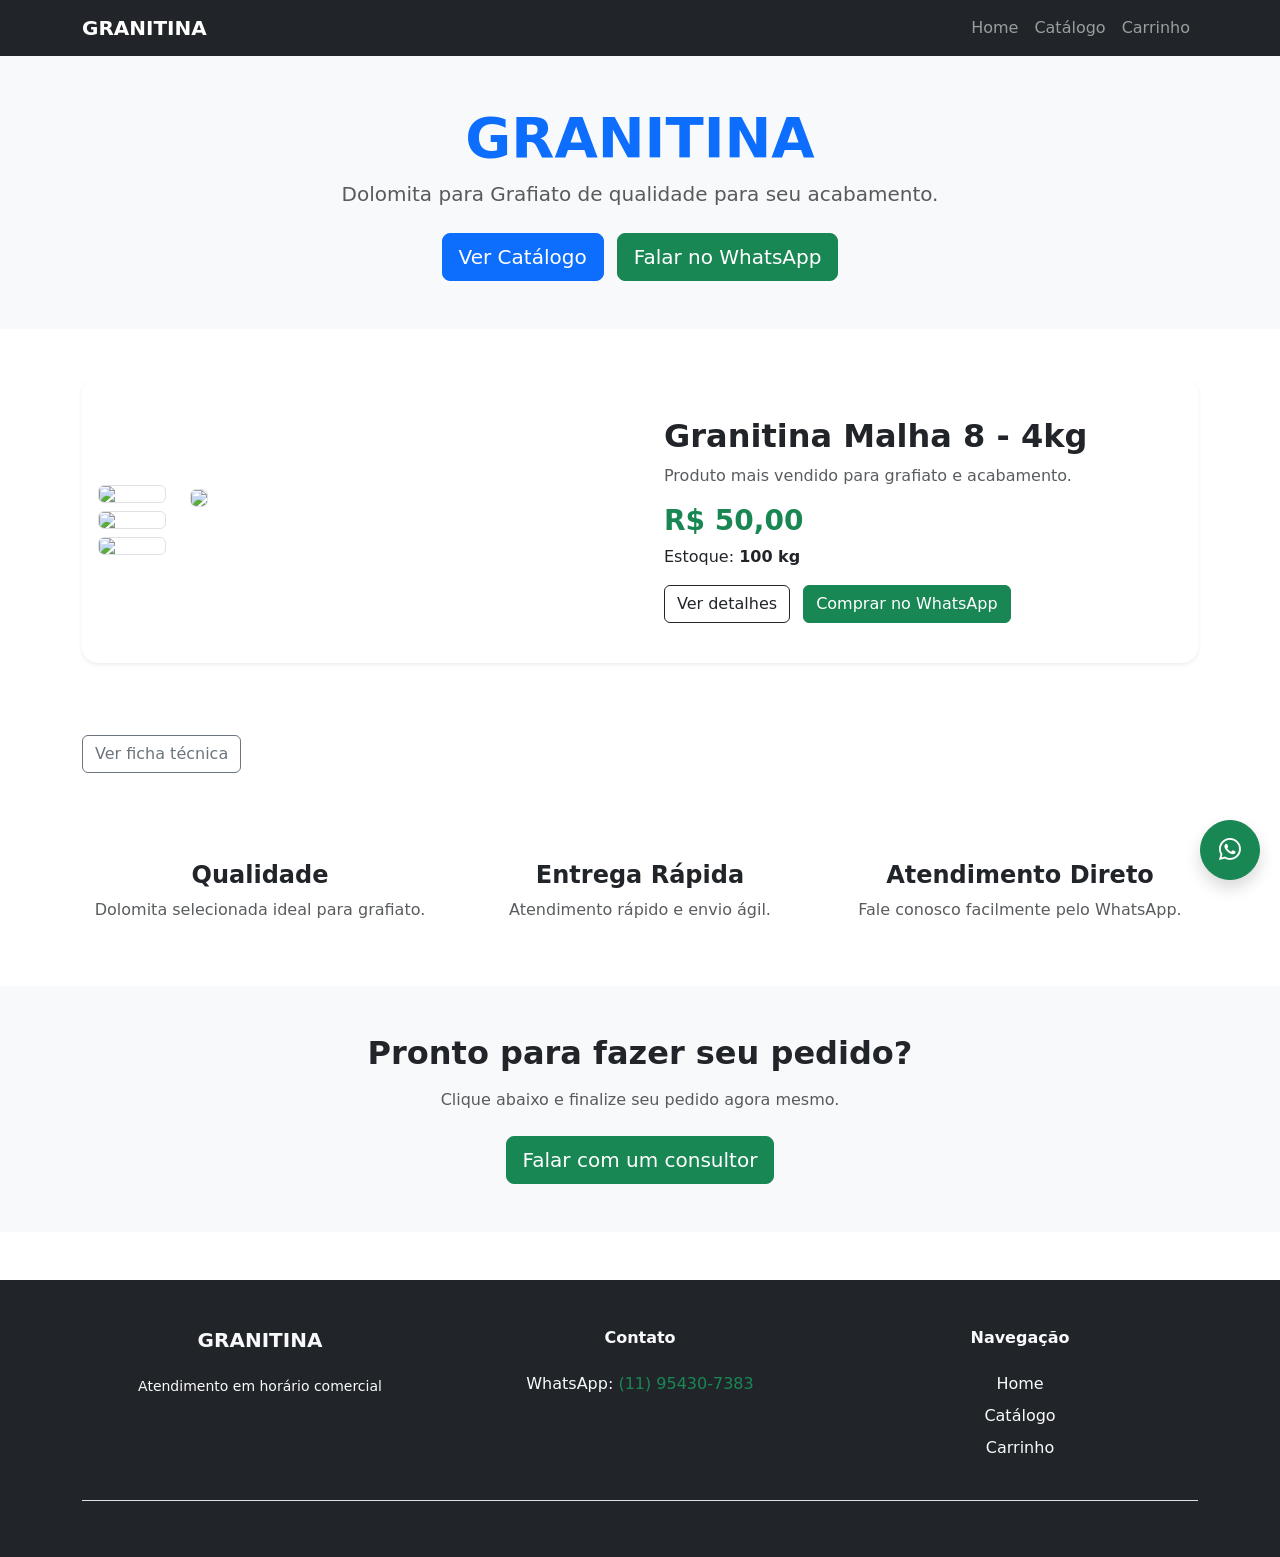
==== sitevendasweb/src/main/resources/templates/index.html @ 5bb4146d "feat footer finalizado" ====
<!DOCTYPE html>
<html xmlns:th="http://www.thymeleaf.org">

<head>
<meta charset="UTF-8">
<title>GRANITINA - Dolomita para Grafiato</title>

<link rel="stylesheet" href="/css/style.css">
<link href="https://cdn.jsdelivr.net/npm/bootstrap@5.3.2/dist/css/bootstrap.min.css" rel="stylesheet">
<link rel="stylesheet" href="https://cdn.jsdelivr.net/npm/bootstrap-icons@1.11.3/font/bootstrap-icons.css">
<link rel="stylesheet" href="https://cdn.jsdelivr.net/npm/bootstrap-icons@1.11.3/font/bootstrap-icons.css">
<link rel="stylesheet" href="https://cdn.jsdelivr.net/npm/bootstrap-icons@1.11.3/font/bootstrap-icons.css">
</head>

<body>

<!-- HEADER -->
<nav class="navbar navbar-expand-lg navbar-dark bg-dark">
    <div class="container">

        <a class="navbar-brand fw-bold" href="/">
            GRANITINA
        </a>

        <button class="navbar-toggler" type="button" data-bs-toggle="collapse" data-bs-target="#menu">
            <span class="navbar-toggler-icon"></span>
        </button>

        <div class="collapse navbar-collapse" id="menu">
            <ul class="navbar-nav ms-auto">

                <li class="nav-item">
                    <a class="nav-link" href="/">Home</a>
                </li>

                <li class="nav-item">
                    <a class="nav-link" href="/catalogo">Catálogo</a>
                </li>

                <li class="nav-item">
                    <a class="nav-link" href="/carrinho">Carrinho</a>
                </li>

            </ul>
        </div>

    </div>
</nav>

<!-- HERO -->
<section class="py-5 bg-light">
    <div class="container text-center">

        <h1 class="display-4 fw-bold text-primary">
            GRANITINA
        </h1>

        <p class="lead text-muted">
            Dolomita para Grafiato de qualidade para seu acabamento.
        </p>

        <div class="mt-4">

            <a href="/catalogo" class="btn btn-primary btn-lg me-2">
                Ver Catálogo
            </a>

            <a href="https://wa.me/5511954307383" target="_blank" class="btn btn-success btn-lg">
                Falar no WhatsApp
            </a>

        </div>

    </div>
</section>

<!-- PRODUTO DESTAQUE -->
<section class="py-5 bg-white">
    <div class="container">

        <div class="card shadow-sm border-0 rounded-4 p-3">
            <div class="row align-items-center">

                <!-- GALERIA ESQUERDA -->
                <div class="col-md-6">
                    <div class="row">

                        <!-- MINIATURAS -->
                        <div class="col-2">
                            <div class="d-flex flex-column gap-2">

                                <img src="/img/Granitina.jpg"
                                     class="img-fluid border rounded miniatura ativa"
                                     style="cursor:pointer;"
                                     onclick="trocarImagem(this)">

                                <img src="/img/resultado2.jpg"
                                     class="img-fluid border rounded miniatura"
                                     style="cursor:pointer;"
                                     onclick="trocarImagem(this)">

                                <img src="/img/resultado3.jpg"
                                     class="img-fluid border rounded miniatura"
                                     style="cursor:pointer;"
                                     onclick="trocarImagem(this)">
                            </div>
                        </div>

                        <!-- IMAGEM GRANDE -->
                        <div class="col-10">
                            <img id="imagemPrincipal"
                                 src="/img/Granitina.jpg"
                                 class="img-fluid rounded border"
                                 style="width:100%; max-height:380px; object-fit:contain;">
                        </div>

                    </div>
                </div>
				
				

                <!-- INFO DIREITA -->
                <div class="col-md-6 p-4">

                    <h2 class="fw-bold">
                        Granitina Malha 8 - 4kg
                    </h2>

                    <p class="text-muted">
                        Produto mais vendido para grafiato e acabamento.
                    </p>

                    <h3 class="text-success fw-bold">
                        R$ 50,00
                    </h3>

                    <p>
                        Estoque: <strong>100 kg</strong>
                    </p>

                    <a href="/produto/1" class="btn btn-outline-dark me-2">
                        Ver detalhes
                    </a>

                    <a href="https://wa.me/5511954307383"
                       class="btn btn-success">
                        Comprar no WhatsApp
                    </a>

                </div>

            </div>
        </div>

    </div>
</section>

<div class="container my-4">

    <button class="btn btn-outline-secondary mb-3"
            data-bs-toggle="collapse"
            data-bs-target="#ficha">
        Ver ficha técnica
    </button>

    <div id="ficha" class="collapse">

        <div class="card border-0 shadow-sm rounded-4 p-4">

            <h5 class="fw-bold mb-3">Ficha Técnica</h5>

            <p class="text-muted mb-0">
                SUGESTÃO: 				Para dar uma melhor qualidade ao seu Grafiato, acrescente de 200 a 250ml de parafina e 2kg a 3kg de Granitina Malha 40, a Granitina malha 40 deixará a massa mais solta e a parafina ajuda a deslizar melhor a Granitina malha 10 na massa. Este mesmos produtos são usados para a produção do Grafiato Industrial.

            </p>

        </div>

    </div>

</div>

</div>



<script>
function trocarImagem(elemento) {
    document.getElementById("imagemPrincipal").src = elemento.src;

    document.querySelectorAll(".miniatura").forEach(img => {
        img.classList.remove("ativa");
    });

    elemento.classList.add("ativa");
}
</script>

<style>
.miniatura {
    border: 2px solid transparent;
}

.miniatura.ativa {
    border: 2px solid #0d6efd;
}
</style>

<!-- BENEFÍCIOS -->
<section class="py-5">
    <div class="container">

        <div class="row text-center">

            <div class="col-md-4">
                <h4 class="fw-bold">Qualidade</h4>
                <p class="text-muted">
                    Dolomita selecionada ideal para grafiato.
                </p>
            </div>

            <div class="col-md-4">
                <h4 class="fw-bold">Entrega Rápida</h4>
                <p class="text-muted">
                    Atendimento rápido e envio ágil.
                </p>
            </div>

            <div class="col-md-4">
                <h4 class="fw-bold">Atendimento Direto</h4>
                <p class="text-muted">
                    Fale conosco facilmente pelo WhatsApp.
                </p>
            </div>

        </div>

    </div>
</section>

<!-- CTA -->
<section class="py-5 bg-light">
    <div class="container text-center">

        <h2 class="fw-bold mb-3">
            Pronto para fazer seu pedido?
        </h2>

        <p class="text-muted mb-4">
            Clique abaixo e finalize seu pedido agora mesmo.
        </p>

        <a href="https://wa.me/5511954307383" class="btn btn-success btn-lg">
            Falar com um consultor
        </a>

    </div>
</section>

<footer class="bg-dark text-light pt-5 pb-3 mt-5">
    <div class="container">

        <div class="row text-center">

            <div class="col-md-4 mb-4">
                <h5 class="fw-bold mb-4">GRANITINA</h5>

                <p class="text-light small mb-0">
                    Atendimento em horário comercial
                </p>
            </div>

            <div class="col-md-4 mb-4">
                <h6 class="fw-bold mb-4">Contato</h6>

                <p class="mb-0">
                    WhatsApp:
                    <a href="https://wa.me/5511954307383"
                       target="_blank"
                       class="text-success text-decoration-none">
                        (11) 95430-7383
                    </a>
                </p>
            </div>

            <div class="col-md-4 mb-4">
                <h6 class="fw-bold mb-4">Navegação</h6>

                <ul class="list-unstyled mb-0">
                    <li class="mb-2"><a href="/" class="text-light text-decoration-none">Home</a></li>
                    <li class="mb-2"><a href="/catalogo" class="text-light text-decoration-none">Catálogo</a></li>
                    <li><a href="/carrinho" class="text-light text-decoration-none">Carrinho</a></li>
                </ul>
            </div>

        </div>

        <div class="text-center border-top pt-3 mt-3">
            <small class="text-muted">
                © 2026 GRANITINA - Todos os direitos reservados
            </small>
        </div>

    </div>
</footer>
<!-- BOTÃO WHATS -->
<a href="https://wa.me/5511954307383"
   target="_blank"
   class="btn btn-success rounded-circle shadow"
   style="position:fixed; bottom:20px; right:20px; width:60px; height:60px; display:flex; align-items:center; justify-content:center; font-size:22px; z-index:999;">
   <i class="bi bi-whatsapp"></i>
</a>

<script src="https://cdn.jsdelivr.net/npm/bootstrap@5.3.2/dist/js/bootstrap.bundle.min.js"></script>

</body>
</html>
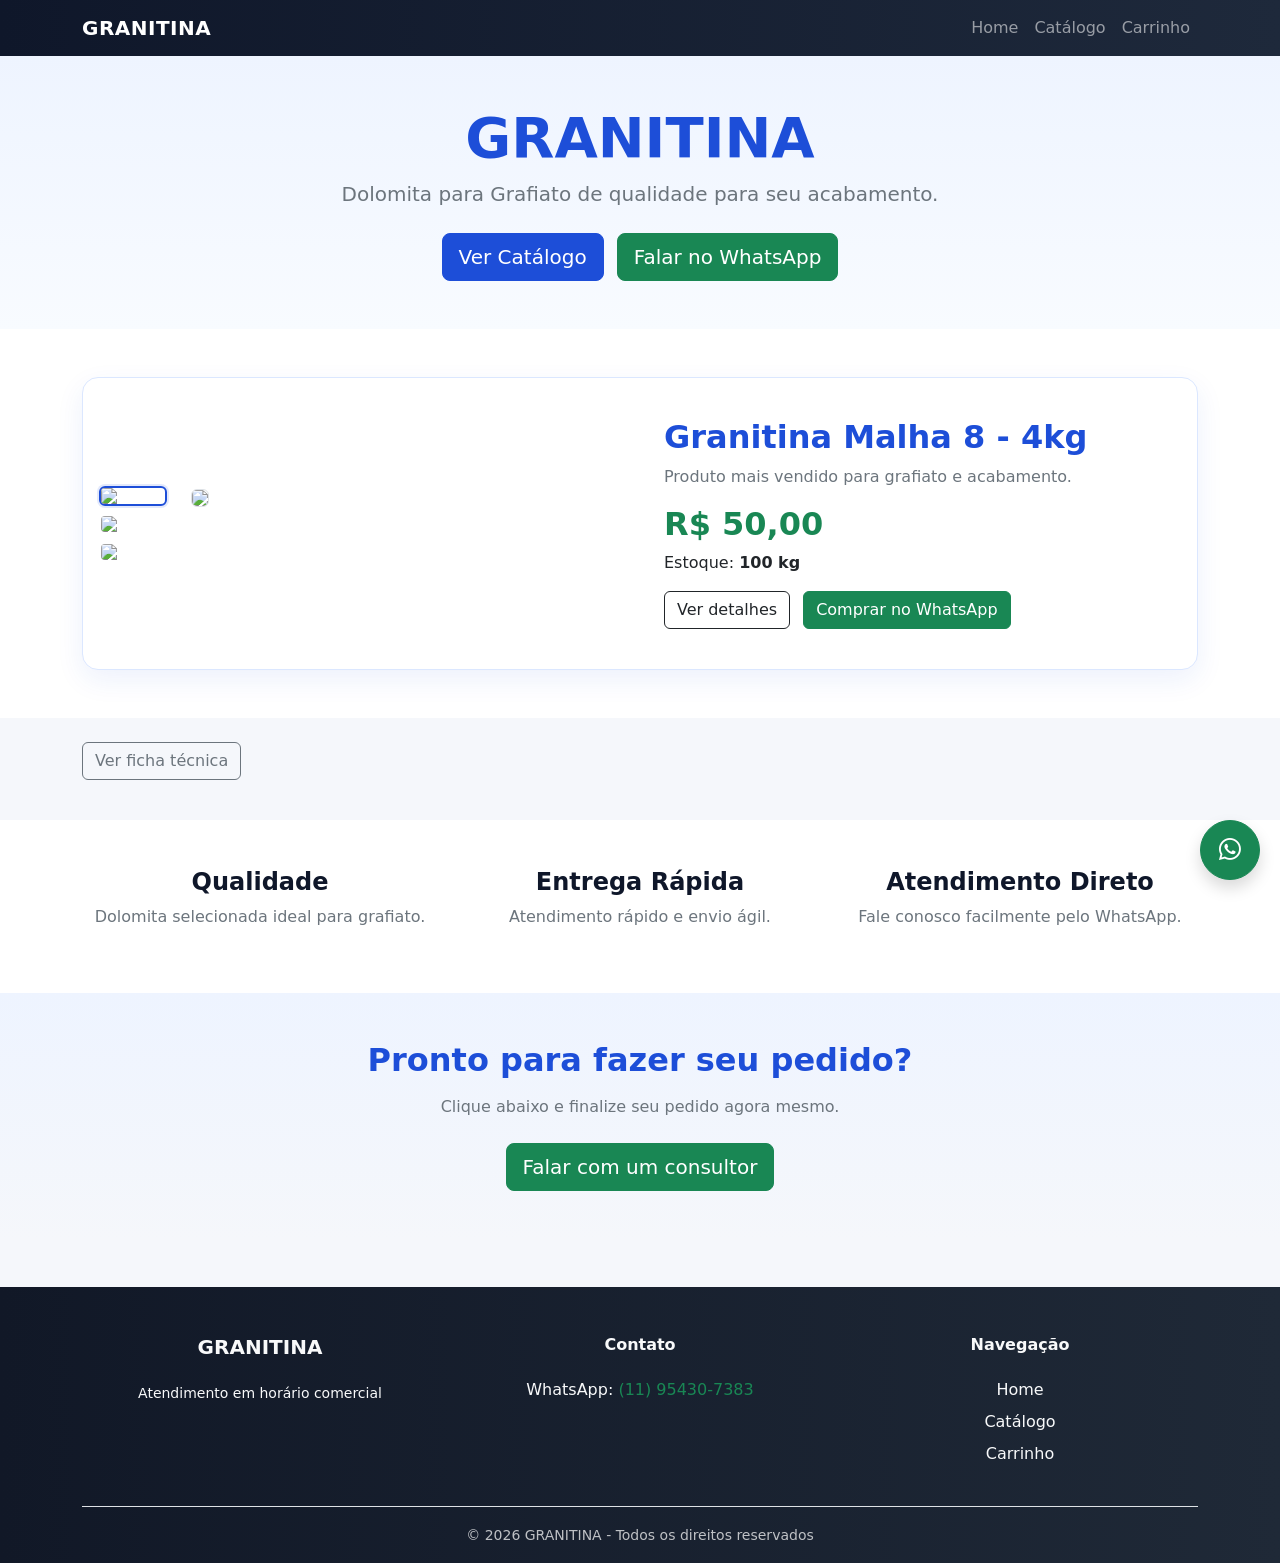
==== commit 54ad35d1: "feat updated colors" ====
--- a/sitevendasweb/src/main/resources/templates/index.html
+++ b/sitevendasweb/src/main/resources/templates/index.html
@@ -5,17 +5,110 @@
 <meta charset="UTF-8">
 <title>GRANITINA - Dolomita para Grafiato</title>
 
-<link rel="stylesheet" href="/css/style.css">
 <link href="https://cdn.jsdelivr.net/npm/bootstrap@5.3.2/dist/css/bootstrap.min.css" rel="stylesheet">
 <link rel="stylesheet" href="https://cdn.jsdelivr.net/npm/bootstrap-icons@1.11.3/font/bootstrap-icons.css">
-<link rel="stylesheet" href="https://cdn.jsdelivr.net/npm/bootstrap-icons@1.11.3/font/bootstrap-icons.css">
-<link rel="stylesheet" href="https://cdn.jsdelivr.net/npm/bootstrap-icons@1.11.3/font/bootstrap-icons.css">
+
+<style>
+    body {
+        background: #f5f7fb;
+    }
+
+    .navbar {
+        background: linear-gradient(90deg, #0f172a, #1e293b) !important;
+    }
+
+    .navbar-brand {
+        letter-spacing: 0.5px;
+    }
+
+    .hero-section {
+        background: linear-gradient(180deg, #eef4ff 0%, #f8fbff 100%);
+    }
+
+    .hero-title,
+    .section-title,
+    .produto-titulo {
+        color: #1d4ed8;
+    }
+
+    .btn-marca {
+        background-color: #1d4ed8;
+        border-color: #1d4ed8;
+        color: white;
+    }
+
+    .btn-marca:hover {
+        background-color: #1e40af;
+        border-color: #1e40af;
+        color: white;
+    }
+
+    .btn-whats {
+        background-color: #198754;
+        border-color: #198754;
+        color: white;
+    }
+
+    .btn-whats:hover {
+        background-color: #157347;
+        border-color: #157347;
+        color: white;
+    }
+
+    .produto-card {
+        border: 1px solid #dbe7ff !important;
+        box-shadow: 0 10px 28px rgba(29, 78, 216, 0.08) !important;
+        background: #ffffff;
+    }
+
+    .miniatura {
+        border: 2px solid transparent !important;
+        transition: all 0.2s ease;
+    }
+
+    .miniatura.ativa {
+        border: 2px solid #1d4ed8 !important;
+        box-shadow: 0 0 0 2px rgba(29, 78, 216, 0.12);
+    }
+
+    .produto-preco {
+        color: #198754;
+        font-size: 2rem;
+        font-weight: 800;
+    }
+
+    .ficha-card {
+        border: 1px solid #e5e7eb !important;
+        background: #ffffff;
+    }
+
+    .beneficios-section {
+        background: #ffffff;
+    }
+
+    .beneficio-titulo {
+        color: #0f172a;
+    }
+
+    .cta-section {
+        background: linear-gradient(180deg, #eef4ff 0%, #f5f7fb 100%);
+    }
+
+    footer {
+        background: linear-gradient(90deg, #111827, #1f2937) !important;
+    }
+
+    footer .text-muted {
+        color: rgba(255,255,255,0.72) !important;
+    }
+</style>
+
 </head>
 
 <body>
 
 <!-- HEADER -->
-<nav class="navbar navbar-expand-lg navbar-dark bg-dark">
+<nav class="navbar navbar-expand-lg navbar-dark">
     <div class="container">
 
         <a class="navbar-brand fw-bold" href="/">
@@ -48,24 +141,24 @@
 </nav>
 
 <!-- HERO -->
-<section class="py-5 bg-light">
+<section class="py-5 hero-section">
     <div class="container text-center">
 
-        <h1 class="display-4 fw-bold text-primary">
+        <h1 class="display-4 fw-bold hero-title">
             GRANITINA
         </h1>
 
-        <p class="lead text-muted">
+        <p class="lead text-secondary">
             Dolomita para Grafiato de qualidade para seu acabamento.
         </p>
 
         <div class="mt-4">
 
-            <a href="/catalogo" class="btn btn-primary btn-lg me-2">
+            <a href="/catalogo" class="btn btn-marca btn-lg me-2">
                 Ver Catálogo
             </a>
 
-            <a href="https://wa.me/5511954307383" target="_blank" class="btn btn-success btn-lg">
+            <a href="https://wa.me/5511954307383" target="_blank" class="btn btn-whats btn-lg">
                 Falar no WhatsApp
             </a>
 
@@ -78,7 +171,7 @@
 <section class="py-5 bg-white">
     <div class="container">
 
-        <div class="card shadow-sm border-0 rounded-4 p-3">
+        <div class="card produto-card border-0 rounded-4 p-3">
             <div class="row align-items-center">
 
                 <!-- GALERIA ESQUERDA -->
@@ -111,30 +204,28 @@
                             <img id="imagemPrincipal"
                                  src="/img/Granitina.jpg"
                                  class="img-fluid rounded border"
-                                 style="width:100%; max-height:380px; object-fit:contain;">
+                                 style="width:100%; max-height:380px; object-fit:contain; background:#fff;">
                         </div>
 
                     </div>
                 </div>
-				
-				
 
                 <!-- INFO DIREITA -->
                 <div class="col-md-6 p-4">
 
-                    <h2 class="fw-bold">
+                    <h2 class="fw-bold produto-titulo">
                         Granitina Malha 8 - 4kg
                     </h2>
 
-                    <p class="text-muted">
+                    <p class="text-secondary">
                         Produto mais vendido para grafiato e acabamento.
                     </p>
 
-                    <h3 class="text-success fw-bold">
+                    <h3 class="produto-preco">
                         R$ 50,00
                     </h3>
 
-                    <p>
+                    <p class="text-dark">
                         Estoque: <strong>100 kg</strong>
                     </p>
 
@@ -143,7 +234,7 @@
                     </a>
 
                     <a href="https://wa.me/5511954307383"
-                       class="btn btn-success">
+                       class="btn btn-whats">
                         Comprar no WhatsApp
                     </a>
 
@@ -155,6 +246,7 @@
     </div>
 </section>
 
+<!-- FICHA -->
 <div class="container my-4">
 
     <button class="btn btn-outline-secondary mb-3"
@@ -165,13 +257,12 @@
 
     <div id="ficha" class="collapse">
 
-        <div class="card border-0 shadow-sm rounded-4 p-4">
-
-            <h5 class="fw-bold mb-3">Ficha Técnica</h5>
-
-            <p class="text-muted mb-0">
-                SUGESTÃO: 				Para dar uma melhor qualidade ao seu Grafiato, acrescente de 200 a 250ml de parafina e 2kg a 3kg de Granitina Malha 40, a Granitina malha 40 deixará a massa mais solta e a parafina ajuda a deslizar melhor a Granitina malha 10 na massa. Este mesmos produtos são usados para a produção do Grafiato Industrial.
-
+        <div class="card ficha-card border-0 shadow-sm rounded-4 p-4">
+
+            <h5 class="fw-bold mb-3 section-title">Ficha Técnica</h5>
+
+            <p class="text-secondary mb-0">
+                SUGESTÃO: Para dar uma melhor qualidade ao seu Grafiato, acrescente de 200 a 250ml de parafina e 2kg a 3kg de Granitina Malha 40. A Granitina malha 40 deixará a massa mais solta e a parafina ajuda a deslizar melhor a Granitina malha 10 na massa. Estes mesmos produtos são usados para a produção do Grafiato Industrial.
             </p>
 
         </div>
@@ -179,10 +270,6 @@
     </div>
 
 </div>
-
-</div>
-
-
 
 <script>
 function trocarImagem(elemento) {
@@ -196,39 +283,29 @@
 }
 </script>
 
-<style>
-.miniatura {
-    border: 2px solid transparent;
-}
-
-.miniatura.ativa {
-    border: 2px solid #0d6efd;
-}
-</style>
-
 <!-- BENEFÍCIOS -->
-<section class="py-5">
+<section class="py-5 beneficios-section">
     <div class="container">
 
         <div class="row text-center">
 
             <div class="col-md-4">
-                <h4 class="fw-bold">Qualidade</h4>
-                <p class="text-muted">
+                <h4 class="fw-bold beneficio-titulo">Qualidade</h4>
+                <p class="text-secondary">
                     Dolomita selecionada ideal para grafiato.
                 </p>
             </div>
 
             <div class="col-md-4">
-                <h4 class="fw-bold">Entrega Rápida</h4>
-                <p class="text-muted">
+                <h4 class="fw-bold beneficio-titulo">Entrega Rápida</h4>
+                <p class="text-secondary">
                     Atendimento rápido e envio ágil.
                 </p>
             </div>
 
             <div class="col-md-4">
-                <h4 class="fw-bold">Atendimento Direto</h4>
-                <p class="text-muted">
+                <h4 class="fw-bold beneficio-titulo">Atendimento Direto</h4>
+                <p class="text-secondary">
                     Fale conosco facilmente pelo WhatsApp.
                 </p>
             </div>
@@ -239,25 +316,26 @@
 </section>
 
 <!-- CTA -->
-<section class="py-5 bg-light">
+<section class="py-5 cta-section">
     <div class="container text-center">
 
-        <h2 class="fw-bold mb-3">
+        <h2 class="fw-bold mb-3 section-title">
             Pronto para fazer seu pedido?
         </h2>
 
-        <p class="text-muted mb-4">
+        <p class="text-secondary mb-4">
             Clique abaixo e finalize seu pedido agora mesmo.
         </p>
 
-        <a href="https://wa.me/5511954307383" class="btn btn-success btn-lg">
+        <a href="https://wa.me/5511954307383" class="btn btn-whats btn-lg">
             Falar com um consultor
         </a>
 
     </div>
 </section>
 
-<footer class="bg-dark text-light pt-5 pb-3 mt-5">
+<!-- FOOTER -->
+<footer class="text-light pt-5 pb-3 mt-5">
     <div class="container">
 
         <div class="row text-center">
@@ -268,6 +346,8 @@
                 <p class="text-light small mb-0">
                     Atendimento em horário comercial
                 </p>
+				
+		
             </div>
 
             <div class="col-md-4 mb-4">
@@ -303,6 +383,7 @@
 
     </div>
 </footer>
+
 <!-- BOTÃO WHATS -->
 <a href="https://wa.me/5511954307383"
    target="_blank"
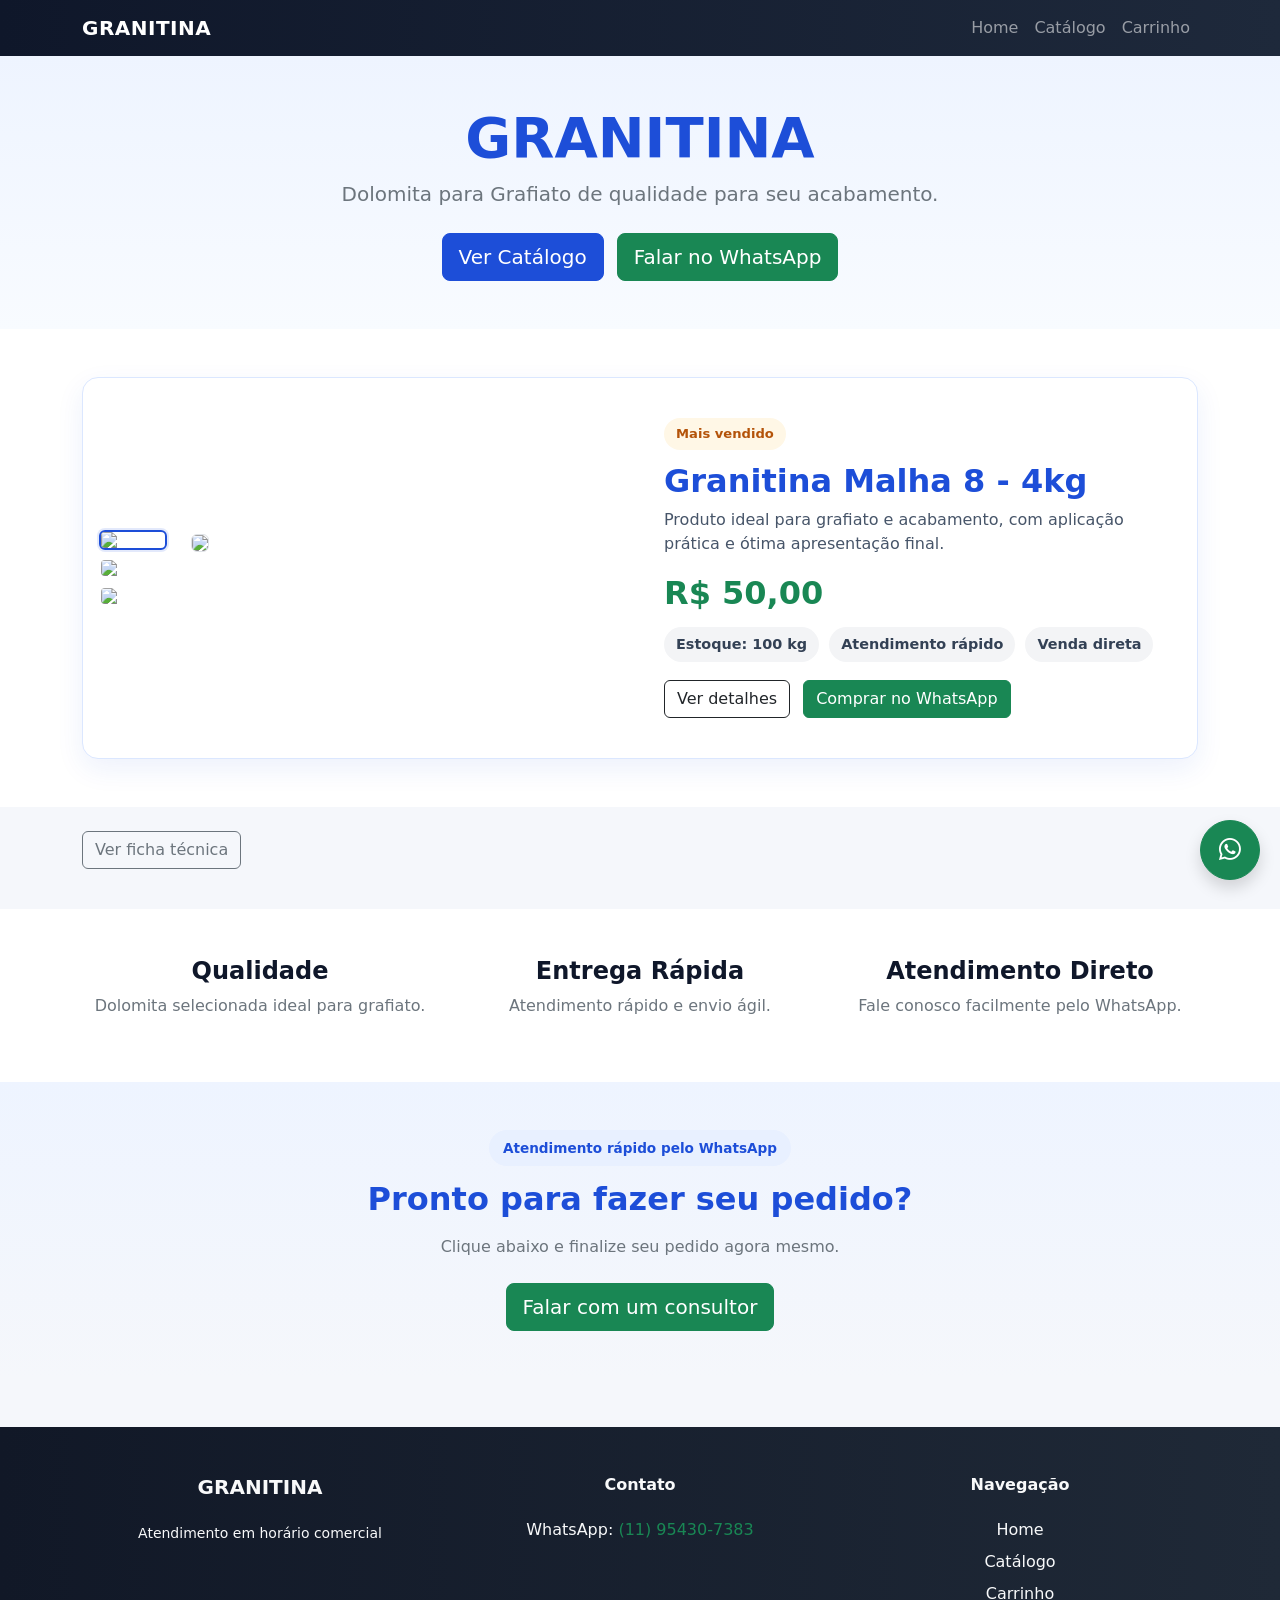
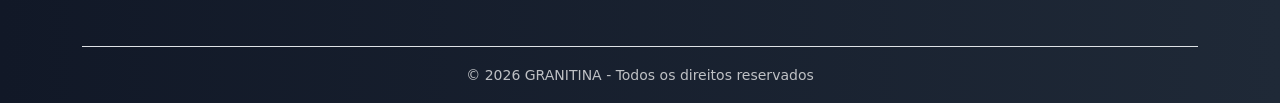
==== commit ce6b15e5: "feat updated color2" ====
--- a/sitevendasweb/src/main/resources/templates/index.html
+++ b/sitevendasweb/src/main/resources/templates/index.html
@@ -59,6 +59,7 @@
         border: 1px solid #dbe7ff !important;
         box-shadow: 0 10px 28px rgba(29, 78, 216, 0.08) !important;
         background: #ffffff;
+        overflow: hidden;
     }
 
     .miniatura {
@@ -101,6 +102,50 @@
     footer .text-muted {
         color: rgba(255,255,255,0.72) !important;
     }
+
+    .selo-topo {
+        display: inline-block;
+        background: #e8f0ff;
+        color: #1d4ed8;
+        font-weight: 700;
+        font-size: 0.85rem;
+        padding: 8px 14px;
+        border-radius: 999px;
+        margin-bottom: 14px;
+    }
+
+    .selo-venda {
+        display: inline-block;
+        background: #fff7e6;
+        color: #b45309;
+        font-weight: 700;
+        font-size: 0.82rem;
+        padding: 6px 12px;
+        border-radius: 999px;
+        margin-bottom: 12px;
+    }
+
+    .infos-rapidas {
+        display: flex;
+        flex-wrap: wrap;
+        gap: 10px;
+        margin-top: 14px;
+        margin-bottom: 18px;
+    }
+
+    .info-chip {
+        background: #f3f4f6;
+        color: #334155;
+        border-radius: 999px;
+        padding: 7px 12px;
+        font-size: 0.9rem;
+        font-weight: 600;
+    }
+
+    .produto-extra {
+        color: #475569;
+        margin-bottom: 18px;
+    }
 </style>
 
 </head>
@@ -153,7 +198,6 @@
         </p>
 
         <div class="mt-4">
-
             <a href="/catalogo" class="btn btn-marca btn-lg me-2">
                 Ver Catálogo
             </a>
@@ -161,7 +205,6 @@
             <a href="https://wa.me/5511954307383" target="_blank" class="btn btn-whats btn-lg">
                 Falar no WhatsApp
             </a>
-
         </div>
 
     </div>
@@ -178,7 +221,6 @@
                 <div class="col-md-6">
                     <div class="row">
 
-                        <!-- MINIATURAS -->
                         <div class="col-2">
                             <div class="d-flex flex-column gap-2">
 
@@ -199,7 +241,6 @@
                             </div>
                         </div>
 
-                        <!-- IMAGEM GRANDE -->
                         <div class="col-10">
                             <img id="imagemPrincipal"
                                  src="/img/Granitina.jpg"
@@ -213,21 +254,25 @@
                 <!-- INFO DIREITA -->
                 <div class="col-md-6 p-4">
 
+                    <span class="selo-venda">Mais vendido</span>
+
                     <h2 class="fw-bold produto-titulo">
                         Granitina Malha 8 - 4kg
                     </h2>
 
-                    <p class="text-secondary">
-                        Produto mais vendido para grafiato e acabamento.
+                    <p class="produto-extra">
+                        Produto ideal para grafiato e acabamento, com aplicação prática e ótima apresentação final.
                     </p>
 
                     <h3 class="produto-preco">
                         R$ 50,00
                     </h3>
 
-                    <p class="text-dark">
-                        Estoque: <strong>100 kg</strong>
-                    </p>
+                    <div class="infos-rapidas">
+                        <span class="info-chip">Estoque: 100 kg</span>
+                        <span class="info-chip">Atendimento rápido</span>
+                        <span class="info-chip">Venda direta</span>
+                    </div>
 
                     <a href="/produto/1" class="btn btn-outline-dark me-2">
                         Ver detalhes
@@ -319,6 +364,8 @@
 <section class="py-5 cta-section">
     <div class="container text-center">
 
+        <span class="selo-topo">Atendimento rápido pelo WhatsApp</span>
+
         <h2 class="fw-bold mb-3 section-title">
             Pronto para fazer seu pedido?
         </h2>
@@ -346,8 +393,6 @@
                 <p class="text-light small mb-0">
                     Atendimento em horário comercial
                 </p>
-				
-		
             </div>
 
             <div class="col-md-4 mb-4">
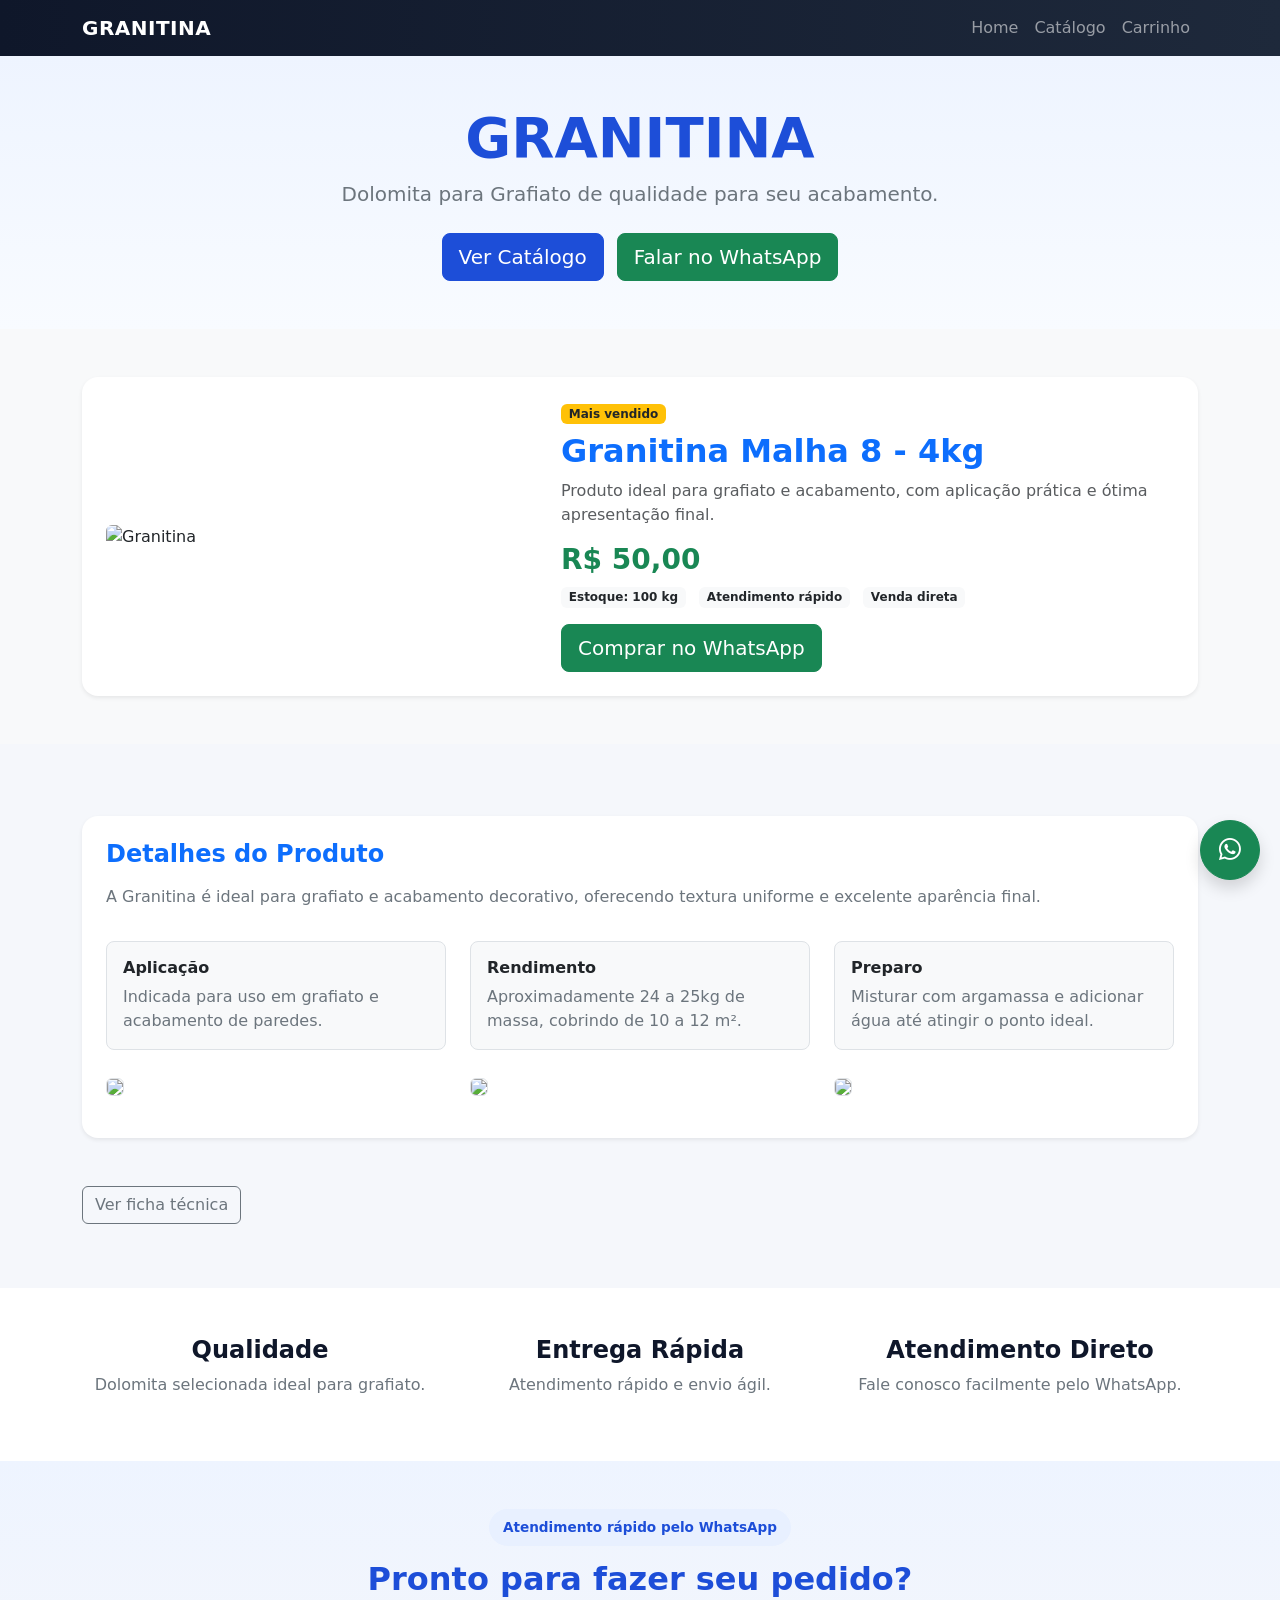
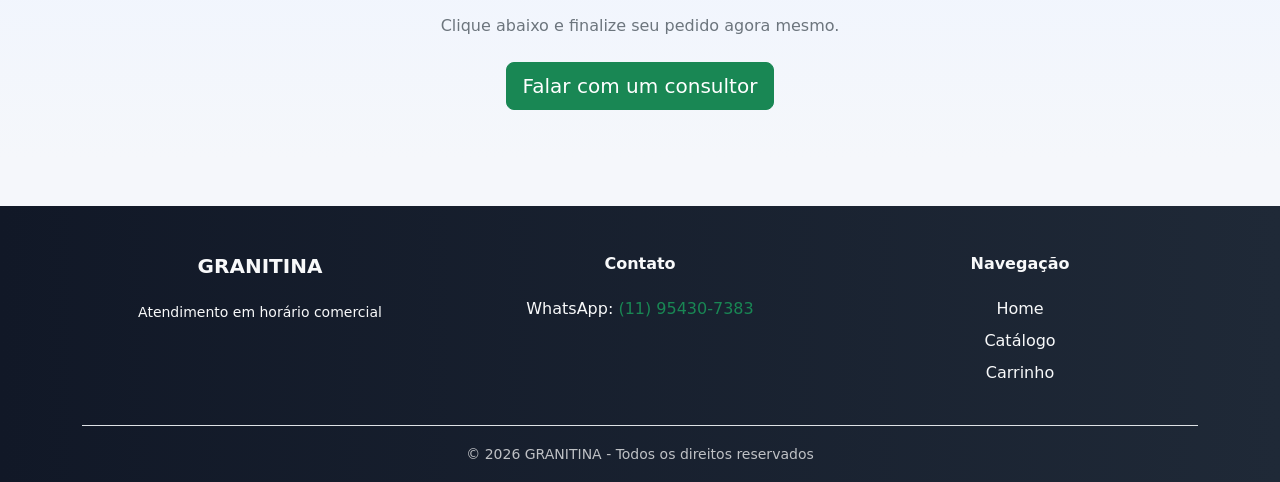
==== commit f0e26529: "feat incluido cardBanner index(home)" ====
--- a/sitevendasweb/src/main/resources/templates/index.html
+++ b/sitevendasweb/src/main/resources/templates/index.html
@@ -211,75 +211,46 @@
 </section>
 
 <!-- PRODUTO DESTAQUE -->
-<section class="py-5 bg-white">
-    <div class="container">
-
-        <div class="card produto-card border-0 rounded-4 p-3">
+<section class="py-5 bg-light">
+    <div class="container">
+
+        <div class="card shadow-sm border-0 rounded-4 p-4">
             <div class="row align-items-center">
 
-                <!-- GALERIA ESQUERDA -->
-                <div class="col-md-6">
-                    <div class="row">
-
-                        <div class="col-2">
-                            <div class="d-flex flex-column gap-2">
-
-                                <img src="/img/Granitina.jpg"
-                                     class="img-fluid border rounded miniatura ativa"
-                                     style="cursor:pointer;"
-                                     onclick="trocarImagem(this)">
-
-                                <img src="/img/resultado2.jpg"
-                                     class="img-fluid border rounded miniatura"
-                                     style="cursor:pointer;"
-                                     onclick="trocarImagem(this)">
-
-                                <img src="/img/resultado3.jpg"
-                                     class="img-fluid border rounded miniatura"
-                                     style="cursor:pointer;"
-                                     onclick="trocarImagem(this)">
-                            </div>
-                        </div>
-
-                        <div class="col-10">
-                            <img id="imagemPrincipal"
-                                 src="/img/Granitina.jpg"
-                                 class="img-fluid rounded border"
-                                 style="width:100%; max-height:380px; object-fit:contain; background:#fff;">
-                        </div>
-
-                    </div>
-                </div>
-
-                <!-- INFO DIREITA -->
-                <div class="col-md-6 p-4">
-
-                    <span class="selo-venda">Mais vendido</span>
-
-                    <h2 class="fw-bold produto-titulo">
+                <!-- IMAGEM -->
+                <div class="col-md-5">
+                    <img src="/img/Granitina.jpg"
+                         class="img-fluid rounded"
+                         alt="Granitina">
+                </div>
+
+                <!-- INFO -->
+                <div class="col-md-7">
+
+                    <span class="badge bg-warning text-dark mb-2">
+                        Mais vendido
+                    </span>
+
+                    <h2 class="fw-bold text-primary">
                         Granitina Malha 8 - 4kg
                     </h2>
 
-                    <p class="produto-extra">
+                    <p class="text-muted">
                         Produto ideal para grafiato e acabamento, com aplicação prática e ótima apresentação final.
                     </p>
 
-                    <h3 class="produto-preco">
+                    <h3 class="text-success fw-bold">
                         R$ 50,00
                     </h3>
 
-                    <div class="infos-rapidas">
-                        <span class="info-chip">Estoque: 100 kg</span>
-                        <span class="info-chip">Atendimento rápido</span>
-                        <span class="info-chip">Venda direta</span>
+                    <div class="mb-3">
+                        <span class="badge bg-light text-dark me-2">Estoque: 100 kg</span>
+                        <span class="badge bg-light text-dark me-2">Atendimento rápido</span>
+                        <span class="badge bg-light text-dark">Venda direta</span>
                     </div>
 
-                    <a href="/produto/1" class="btn btn-outline-dark me-2">
-                        Ver detalhes
-                    </a>
-
                     <a href="https://wa.me/5511954307383"
-                       class="btn btn-whats">
+                       class="btn btn-success btn-lg">
                         Comprar no WhatsApp
                     </a>
 
@@ -291,30 +262,112 @@
     </div>
 </section>
 
-<!-- FICHA -->
-<div class="container my-4">
-
-    <button class="btn btn-outline-secondary mb-3"
-            data-bs-toggle="collapse"
-            data-bs-target="#ficha">
-        Ver ficha técnica
-    </button>
-
-    <div id="ficha" class="collapse">
-
-        <div class="card ficha-card border-0 shadow-sm rounded-4 p-4">
-
-            <h5 class="fw-bold mb-3 section-title">Ficha Técnica</h5>
-
-            <p class="text-secondary mb-0">
-                SUGESTÃO: Para dar uma melhor qualidade ao seu Grafiato, acrescente de 200 a 250ml de parafina e 2kg a 3kg de Granitina Malha 40. A Granitina malha 40 deixará a massa mais solta e a parafina ajuda a deslizar melhor a Granitina malha 10 na massa. Estes mesmos produtos são usados para a produção do Grafiato Industrial.
+<!-- DETALHES DO PRODUTO -->
+<section class="py-5 mt-4">
+    <div class="container">
+
+        <div class="card border-0 shadow-sm rounded-4 p-4 bg-white">
+
+            <h4 class="fw-bold mb-3 text-primary">
+                Detalhes do Produto
+            </h4>
+
+            <p class="text-secondary">
+                A Granitina é ideal para grafiato e acabamento decorativo, oferecendo textura uniforme
+                e excelente aparência final.
             </p>
 
-        </div>
-
-    </div>
-
-</div>
+            <div class="row mt-3">
+
+                <div class="col-md-4 mb-3">
+                    <div class="border rounded-3 p-3 h-100 bg-light">
+                        <h6 class="fw-bold mb-2">Aplicação</h6>
+                        <p class="text-secondary mb-0">
+                            Indicada para uso em grafiato e acabamento de paredes.
+                        </p>
+                    </div>
+                </div>
+
+                <div class="col-md-4 mb-3">
+                    <div class="border rounded-3 p-3 h-100 bg-light">
+                        <h6 class="fw-bold mb-2">Rendimento</h6>
+                        <p class="text-secondary mb-0">
+                            Aproximadamente 24 a 25kg de massa, cobrindo de 10 a 12 m².
+                        </p>
+                    </div>
+                </div>
+
+                <div class="col-md-4 mb-3">
+                    <div class="border rounded-3 p-3 h-100 bg-light">
+                        <h6 class="fw-bold mb-2">Preparo</h6>
+                        <p class="text-secondary mb-0">
+                            Misturar com argamassa e adicionar água até atingir o ponto ideal.
+                        </p>
+                    </div>
+                </div>
+
+            </div>
+
+            <!-- IMAGENS -->
+            <div class="row mt-2">
+
+                <div class="col-md-4 mb-3">
+                    <img src="/img/Granitina.jpg"
+                         class="img-fluid rounded border">
+                </div>
+
+                <div class="col-md-4 mb-3">
+                    <img src="/img/resultado2.jpg"
+                         class="img-fluid rounded border">
+                </div>
+
+                <div class="col-md-4 mb-3">
+                    <img src="/img/resultado3.jpg"
+                         class="img-fluid rounded border">
+                </div>
+
+            </div>
+
+        </div>
+
+    </div>
+</section>
+
+<!-- FICHA TÉCNICA -->
+<section class="pb-5">
+    <div class="container">
+
+        <button class="btn btn-outline-secondary mb-3"
+                data-bs-toggle="collapse"
+                data-bs-target="#ficha">
+            Ver ficha técnica
+        </button>
+
+        <div id="ficha" class="collapse">
+
+            <div class="card border-0 shadow-sm rounded-4 p-4">
+
+                <h5 class="fw-bold mb-3 text-primary">
+                    Ficha Técnica
+                </h5>
+
+                <p class="text-secondary mb-0">
+                    SUGESTÃO: Para dar uma melhor qualidade ao seu Grafiato, acrescente de 200 a 250ml de parafina
+                    e 2kg a 3kg de Granitina Malha 40. A Granitina malha 40 deixará a massa mais solta e facilitará a aplicação.
+                </p>
+
+            </div>
+
+        </div>
+
+    </div>
+</section>
+
+
+
+
+
+
 
 <script>
 function trocarImagem(elemento) {
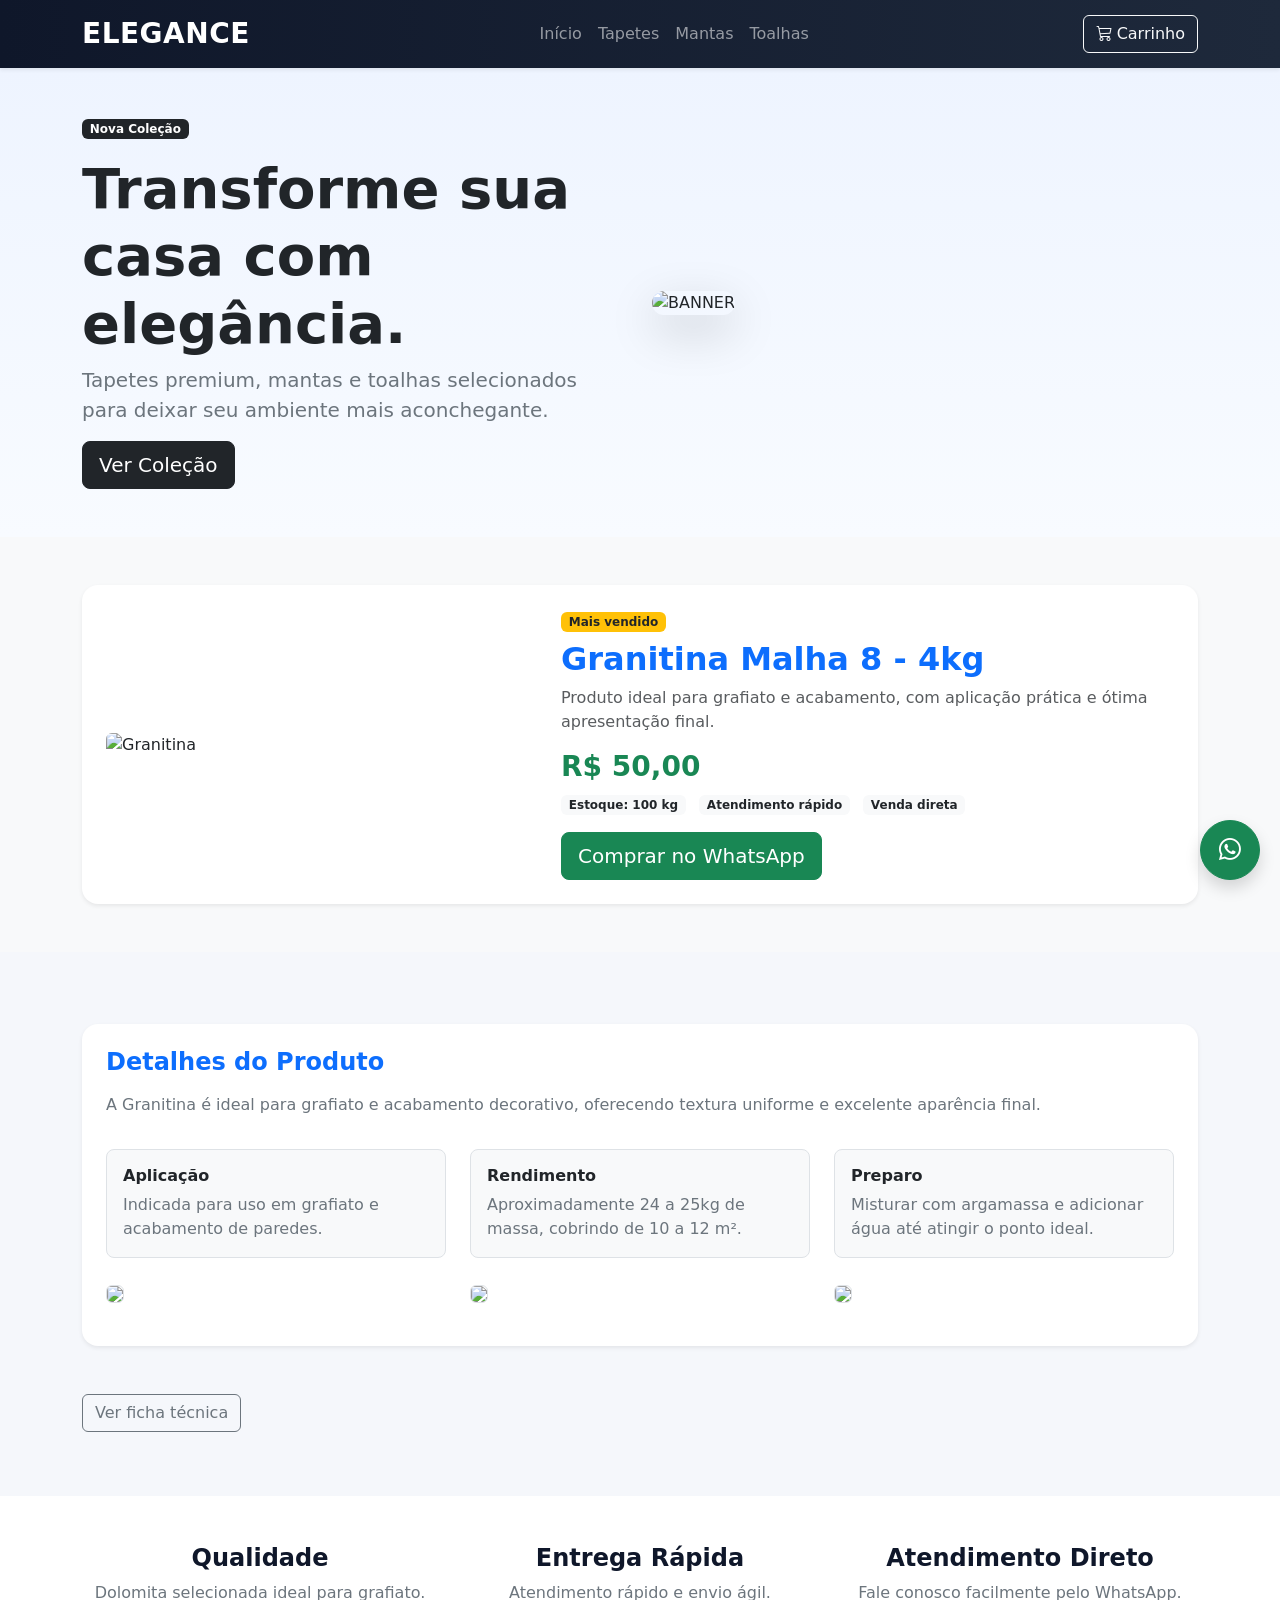
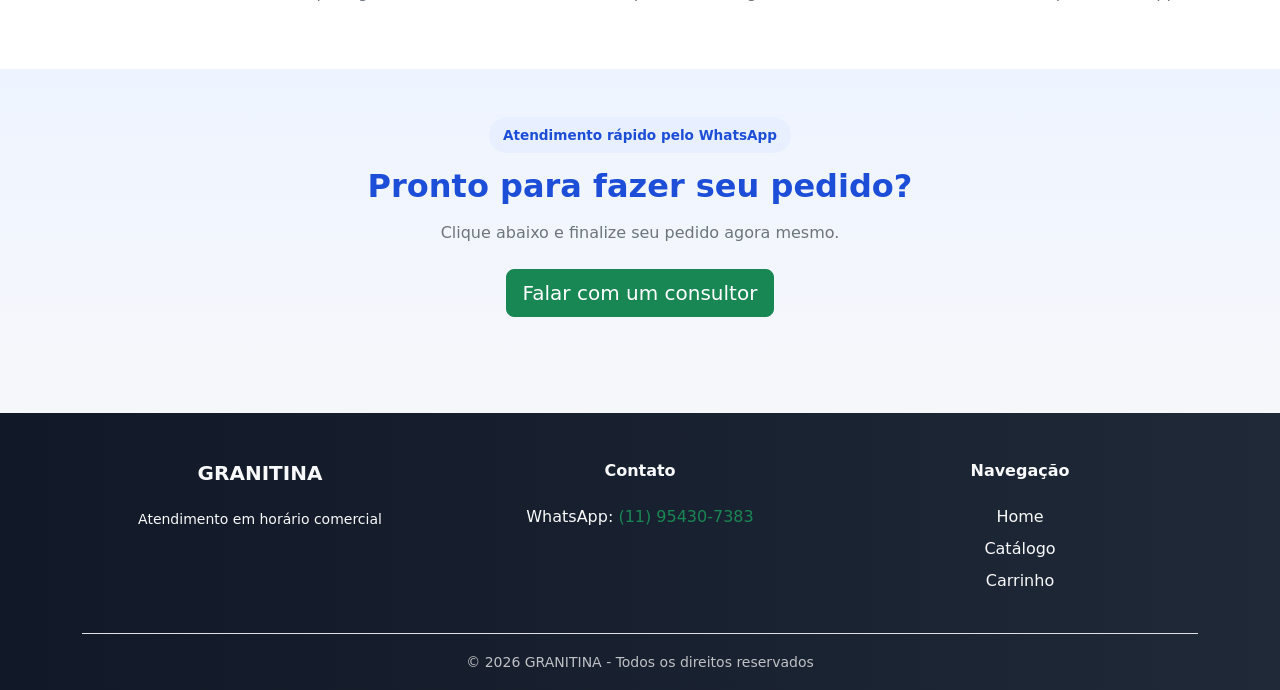
==== commit e671fff9: "Mudanca layout p tapetes" ====
--- a/sitevendasweb/src/main/resources/templates/index.html
+++ b/sitevendasweb/src/main/resources/templates/index.html
@@ -3,7 +3,7 @@
 
 <head>
 <meta charset="UTF-8">
-<title>GRANITINA - Dolomita para Grafiato</title>
+<title>Elegance Tapetes</title>
 
 <link href="https://cdn.jsdelivr.net/npm/bootstrap@5.3.2/dist/css/bootstrap.min.css" rel="stylesheet">
 <link rel="stylesheet" href="https://cdn.jsdelivr.net/npm/bootstrap-icons@1.11.3/font/bootstrap-icons.css">
@@ -153,33 +153,47 @@
 <body>
 
 <!-- HEADER -->
-<nav class="navbar navbar-expand-lg navbar-dark">
+<!-- HEADER -->
+<nav class="navbar navbar-expand-lg navbar-dark shadow-sm">
     <div class="container">
 
-        <a class="navbar-brand fw-bold" href="/">
-            GRANITINA
+        <a class="navbar-brand fw-bold fs-3" href="/">
+            ELEGANCE
         </a>
 
-        <button class="navbar-toggler" type="button" data-bs-toggle="collapse" data-bs-target="#menu">
+        <button class="navbar-toggler"
+                type="button"
+                data-bs-toggle="collapse"
+                data-bs-target="#menu">
             <span class="navbar-toggler-icon"></span>
         </button>
 
         <div class="collapse navbar-collapse" id="menu">
-            <ul class="navbar-nav ms-auto">
+
+            <ul class="navbar-nav mx-auto">
 
                 <li class="nav-item">
-                    <a class="nav-link" href="/">Home</a>
+                    <a class="nav-link" href="/">Início</a>
                 </li>
 
                 <li class="nav-item">
-                    <a class="nav-link" href="/catalogo">Catálogo</a>
+                    <a class="nav-link" href="/catalogo">Tapetes</a>
                 </li>
 
                 <li class="nav-item">
-                    <a class="nav-link" href="/carrinho">Carrinho</a>
+                    <a class="nav-link" href="#">Mantas</a>
                 </li>
 
+                <li class="nav-item">
+                    <a class="nav-link" href="#">Toalhas</a>
+                </li>
+
             </ul>
+
+            <a href="/carrinho" class="btn btn-outline-light">
+                <i class="bi bi-cart3"></i> Carrinho
+            </a>
+
         </div>
 
     </div>
@@ -187,29 +201,51 @@
 
 <!-- HERO -->
 <section class="py-5 hero-section">
-    <div class="container text-center">
-
-        <h1 class="display-4 fw-bold hero-title">
-            GRANITINA
-        </h1>
-
-        <p class="lead text-secondary">
-            Dolomita para Grafiato de qualidade para seu acabamento.
-        </p>
-
-        <div class="mt-4">
-            <a href="/catalogo" class="btn btn-marca btn-lg me-2">
-                Ver Catálogo
-            </a>
-
-            <a href="https://wa.me/5511954307383" target="_blank" class="btn btn-whats btn-lg">
-                Falar no WhatsApp
-            </a>
-        </div>
-
-    </div>
+
+<div class="container">
+
+<div class="row align-items-center">
+
+<div class="col-lg-6">
+
+<span class="badge bg-dark mb-3">
+Nova Coleção
+</span>
+
+<h1 class="display-4 fw-bold">
+
+Transforme sua casa com elegância.
+
+</h1>
+
+<p class="lead text-secondary">
+
+Tapetes premium, mantas e toalhas
+selecionados para deixar seu ambiente
+mais aconchegante.
+
+</p>
+
+<a href="/catalogo"
+class="btn btn-dark btn-lg">
+
+Ver Coleção
+
+</a>
+
+</div>
+
+<div class="col-lg-6">
+
+<img src="/img/BANNER.pNg" class="img-fluid rounded-4 shadow-lg" alt="BANNER">
+
+</div>
+
+</div>
+
+</div>
+
 </section>
-
 <!-- PRODUTO DESTAQUE -->
 <section class="py-5 bg-light">
     <div class="container">
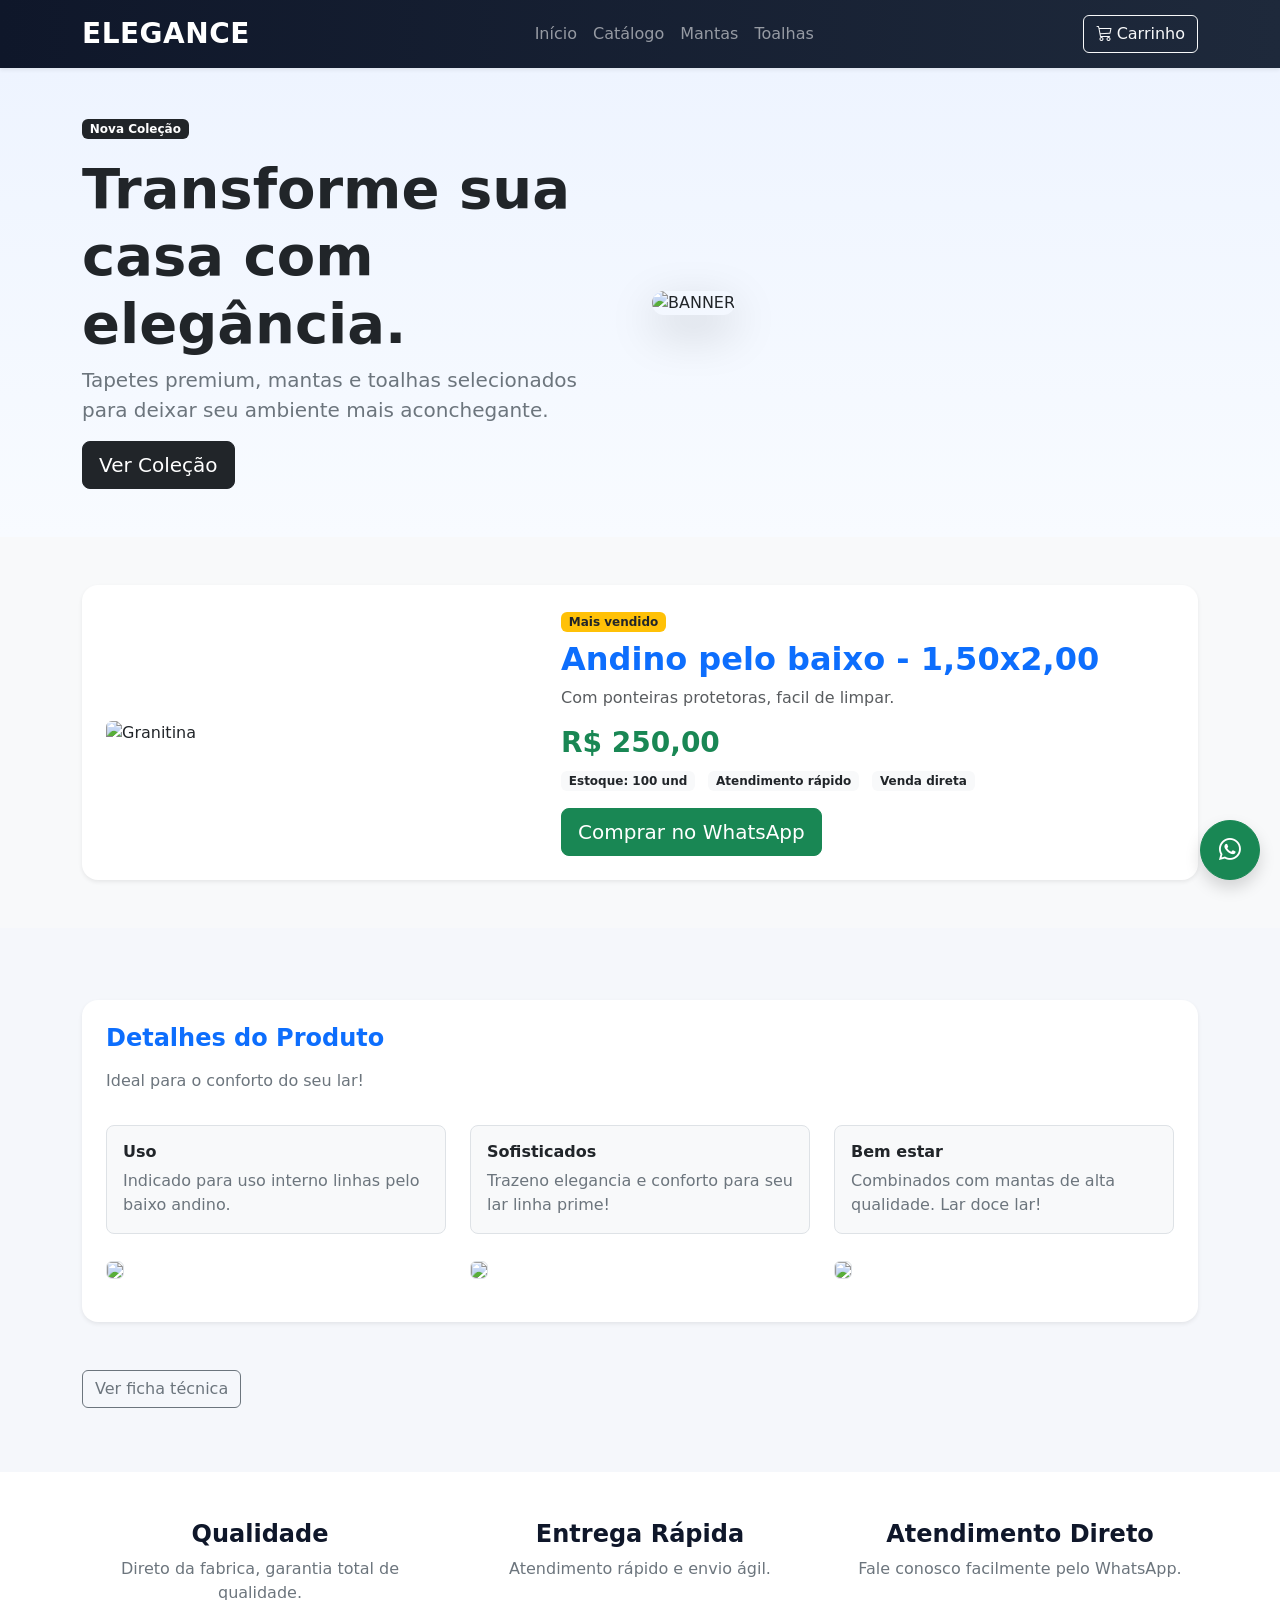
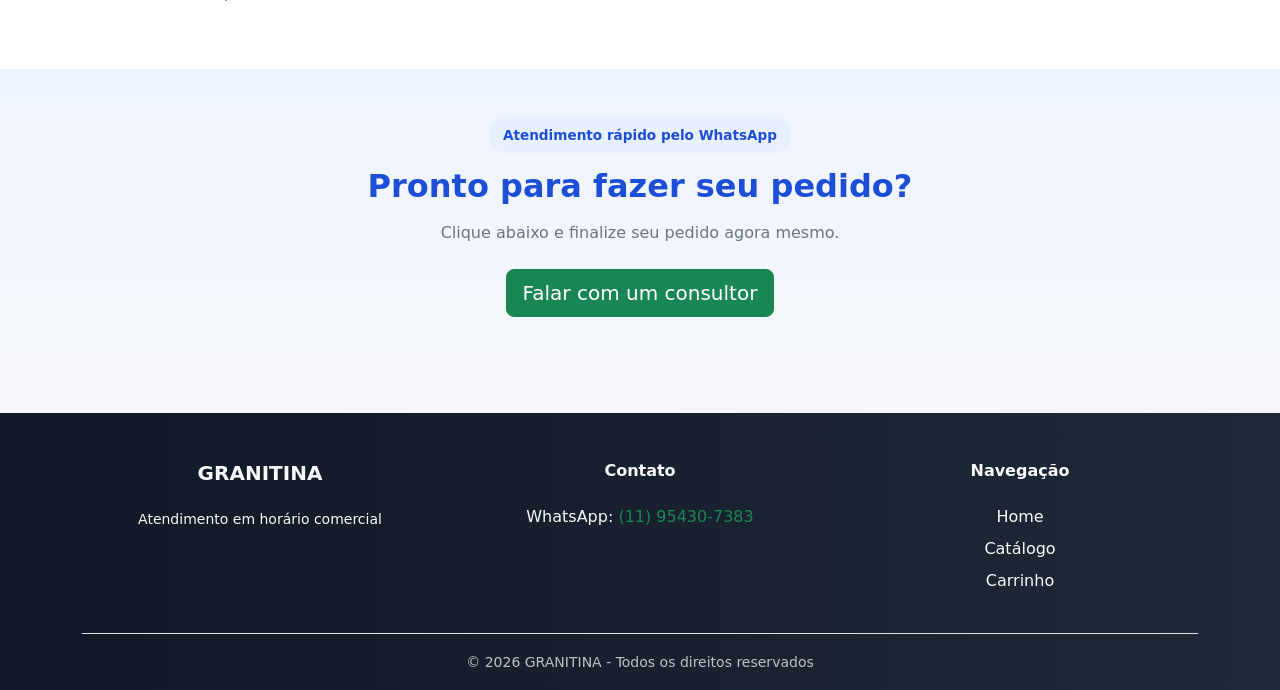
==== commit 1fccfab5: "insercao img" ====
--- a/sitevendasweb/src/main/resources/templates/index.html
+++ b/sitevendasweb/src/main/resources/templates/index.html
@@ -177,7 +177,7 @@
                 </li>
 
                 <li class="nav-item">
-                    <a class="nav-link" href="/catalogo">Tapetes</a>
+                    <a class="nav-link" href="/catalogo">Catálogo</a>
                 </li>
 
                 <li class="nav-item">
@@ -255,7 +255,7 @@
 
                 <!-- IMAGEM -->
                 <div class="col-md-5">
-                    <img src="/img/Granitina.jpg"
+                    <img src="/img/A110.png"
                          class="img-fluid rounded"
                          alt="Granitina">
                 </div>
@@ -268,19 +268,19 @@
                     </span>
 
                     <h2 class="fw-bold text-primary">
-                        Granitina Malha 8 - 4kg
+                        Andino pelo baixo - 1,50x2,00
                     </h2>
 
                     <p class="text-muted">
-                        Produto ideal para grafiato e acabamento, com aplicação prática e ótima apresentação final.
+                        Com ponteiras protetoras, facil de limpar.
                     </p>
 
                     <h3 class="text-success fw-bold">
-                        R$ 50,00
+                        R$ 250,00
                     </h3>
 
                     <div class="mb-3">
-                        <span class="badge bg-light text-dark me-2">Estoque: 100 kg</span>
+                        <span class="badge bg-light text-dark me-2">Estoque: 100 und</span>
                         <span class="badge bg-light text-dark me-2">Atendimento rápido</span>
                         <span class="badge bg-light text-dark">Venda direta</span>
                     </div>
@@ -309,35 +309,34 @@
             </h4>
 
             <p class="text-secondary">
-                A Granitina é ideal para grafiato e acabamento decorativo, oferecendo textura uniforme
-                e excelente aparência final.
+                Ideal para o conforto do seu lar!
             </p>
 
             <div class="row mt-3">
 
                 <div class="col-md-4 mb-3">
                     <div class="border rounded-3 p-3 h-100 bg-light">
-                        <h6 class="fw-bold mb-2">Aplicação</h6>
+                        <h6 class="fw-bold mb-2">Uso</h6>
                         <p class="text-secondary mb-0">
-                            Indicada para uso em grafiato e acabamento de paredes.
+                            Indicado para uso interno linhas pelo baixo andino.
                         </p>
                     </div>
                 </div>
 
                 <div class="col-md-4 mb-3">
                     <div class="border rounded-3 p-3 h-100 bg-light">
-                        <h6 class="fw-bold mb-2">Rendimento</h6>
+                        <h6 class="fw-bold mb-2">Sofisticados</h6>
                         <p class="text-secondary mb-0">
-                            Aproximadamente 24 a 25kg de massa, cobrindo de 10 a 12 m².
+                            Trazeno elegancia e conforto para seu lar linha prime!
                         </p>
                     </div>
                 </div>
 
                 <div class="col-md-4 mb-3">
                     <div class="border rounded-3 p-3 h-100 bg-light">
-                        <h6 class="fw-bold mb-2">Preparo</h6>
+                        <h6 class="fw-bold mb-2">Bem estar</h6>
                         <p class="text-secondary mb-0">
-                            Misturar com argamassa e adicionar água até atingir o ponto ideal.
+                            Combinados com mantas de alta qualidade. Lar doce lar!
                         </p>
                     </div>
                 </div>
@@ -348,17 +347,17 @@
             <div class="row mt-2">
 
                 <div class="col-md-4 mb-3">
-                    <img src="/img/Granitina.jpg"
+                    <img src="/img/A104.jpeg"
                          class="img-fluid rounded border">
                 </div>
 
                 <div class="col-md-4 mb-3">
-                    <img src="/img/resultado2.jpg"
+                    <img src="/img/A98.jpg"
                          class="img-fluid rounded border">
                 </div>
 
                 <div class="col-md-4 mb-3">
-                    <img src="/img/resultado3.jpg"
+                    <img src="/img/MANTA01.jpg"
                          class="img-fluid rounded border">
                 </div>
 
@@ -388,8 +387,8 @@
                 </h5>
 
                 <p class="text-secondary mb-0">
-                    SUGESTÃO: Para dar uma melhor qualidade ao seu Grafiato, acrescente de 200 a 250ml de parafina
-                    e 2kg a 3kg de Granitina Malha 40. A Granitina malha 40 deixará a massa mais solta e facilitará a aplicação.
+                   
+                    
                 </p>
 
             </div>
@@ -426,7 +425,7 @@
             <div class="col-md-4">
                 <h4 class="fw-bold beneficio-titulo">Qualidade</h4>
                 <p class="text-secondary">
-                    Dolomita selecionada ideal para grafiato.
+                    Direto da fabrica, garantia total de qualidade.
                 </p>
             </div>
 
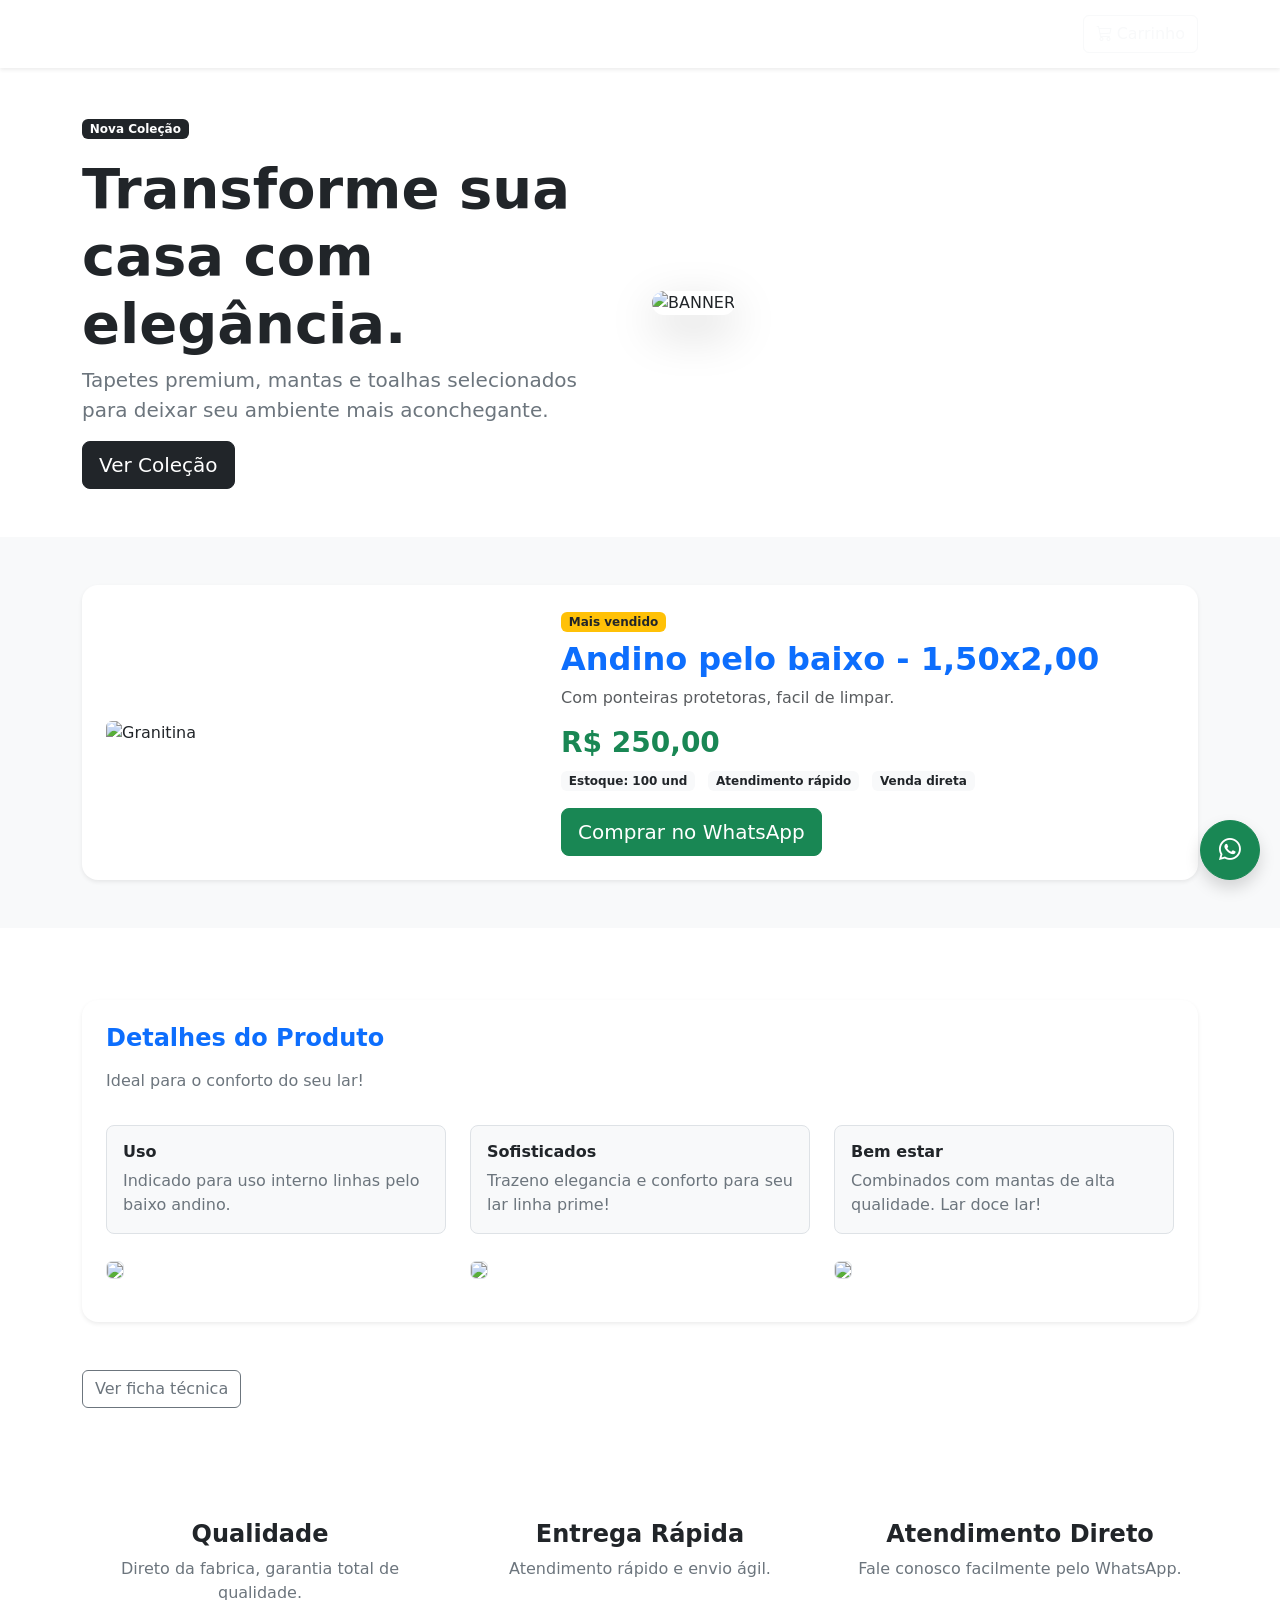
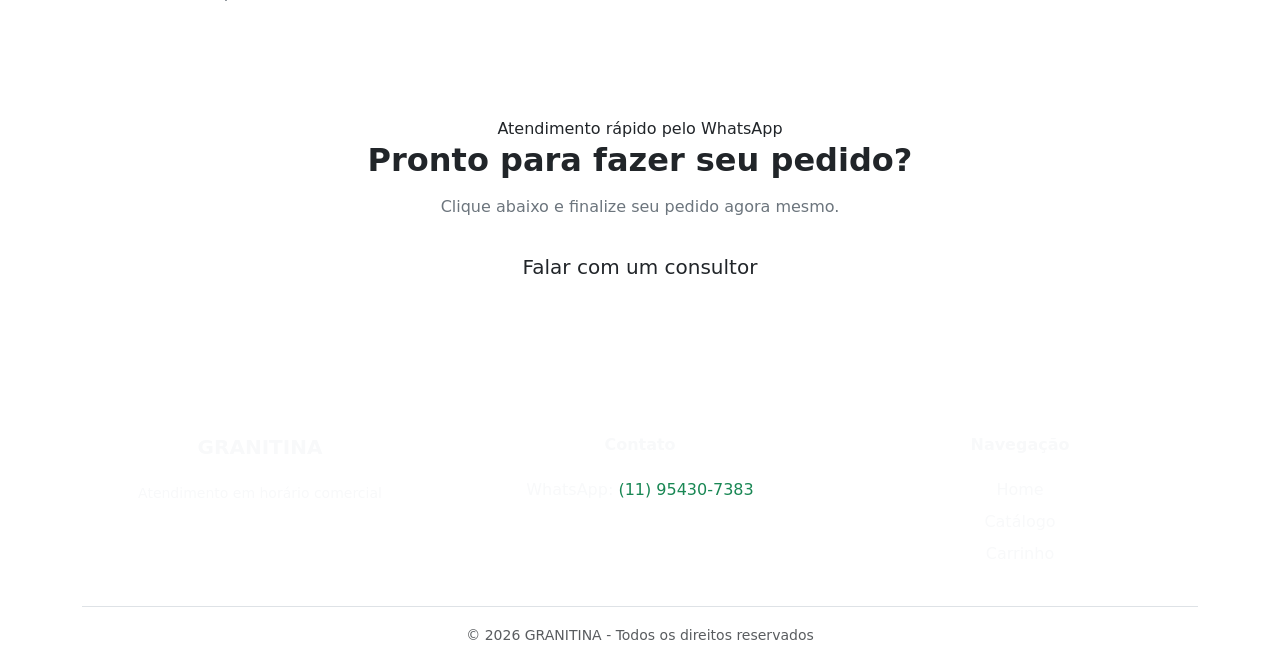
==== commit 90308b5e: "refat estrut css da home" ====
--- a/sitevendasweb/src/main/resources/templates/index.html
+++ b/sitevendasweb/src/main/resources/templates/index.html
@@ -2,152 +2,18 @@
 <html xmlns:th="http://www.thymeleaf.org">
 
 <head>
-<meta charset="UTF-8">
-<title>Elegance Tapetes</title>
-
-<link href="https://cdn.jsdelivr.net/npm/bootstrap@5.3.2/dist/css/bootstrap.min.css" rel="stylesheet">
-<link rel="stylesheet" href="https://cdn.jsdelivr.net/npm/bootstrap-icons@1.11.3/font/bootstrap-icons.css">
-
-<style>
-    body {
-        background: #f5f7fb;
-    }
-
-    .navbar {
-        background: linear-gradient(90deg, #0f172a, #1e293b) !important;
-    }
-
-    .navbar-brand {
-        letter-spacing: 0.5px;
-    }
-
-    .hero-section {
-        background: linear-gradient(180deg, #eef4ff 0%, #f8fbff 100%);
-    }
-
-    .hero-title,
-    .section-title,
-    .produto-titulo {
-        color: #1d4ed8;
-    }
-
-    .btn-marca {
-        background-color: #1d4ed8;
-        border-color: #1d4ed8;
-        color: white;
-    }
-
-    .btn-marca:hover {
-        background-color: #1e40af;
-        border-color: #1e40af;
-        color: white;
-    }
-
-    .btn-whats {
-        background-color: #198754;
-        border-color: #198754;
-        color: white;
-    }
-
-    .btn-whats:hover {
-        background-color: #157347;
-        border-color: #157347;
-        color: white;
-    }
-
-    .produto-card {
-        border: 1px solid #dbe7ff !important;
-        box-shadow: 0 10px 28px rgba(29, 78, 216, 0.08) !important;
-        background: #ffffff;
-        overflow: hidden;
-    }
-
-    .miniatura {
-        border: 2px solid transparent !important;
-        transition: all 0.2s ease;
-    }
-
-    .miniatura.ativa {
-        border: 2px solid #1d4ed8 !important;
-        box-shadow: 0 0 0 2px rgba(29, 78, 216, 0.12);
-    }
-
-    .produto-preco {
-        color: #198754;
-        font-size: 2rem;
-        font-weight: 800;
-    }
-
-    .ficha-card {
-        border: 1px solid #e5e7eb !important;
-        background: #ffffff;
-    }
-
-    .beneficios-section {
-        background: #ffffff;
-    }
-
-    .beneficio-titulo {
-        color: #0f172a;
-    }
-
-    .cta-section {
-        background: linear-gradient(180deg, #eef4ff 0%, #f5f7fb 100%);
-    }
-
-    footer {
-        background: linear-gradient(90deg, #111827, #1f2937) !important;
-    }
-
-    footer .text-muted {
-        color: rgba(255,255,255,0.72) !important;
-    }
-
-    .selo-topo {
-        display: inline-block;
-        background: #e8f0ff;
-        color: #1d4ed8;
-        font-weight: 700;
-        font-size: 0.85rem;
-        padding: 8px 14px;
-        border-radius: 999px;
-        margin-bottom: 14px;
-    }
-
-    .selo-venda {
-        display: inline-block;
-        background: #fff7e6;
-        color: #b45309;
-        font-weight: 700;
-        font-size: 0.82rem;
-        padding: 6px 12px;
-        border-radius: 999px;
-        margin-bottom: 12px;
-    }
-
-    .infos-rapidas {
-        display: flex;
-        flex-wrap: wrap;
-        gap: 10px;
-        margin-top: 14px;
-        margin-bottom: 18px;
-    }
-
-    .info-chip {
-        background: #f3f4f6;
-        color: #334155;
-        border-radius: 999px;
-        padding: 7px 12px;
-        font-size: 0.9rem;
-        font-weight: 600;
-    }
-
-    .produto-extra {
-        color: #475569;
-        margin-bottom: 18px;
-    }
-</style>
-
+    <meta charset="UTF-8">
+    <title>Elegance Tapetes</title>
+    <meta name="viewport" content="width=device-width, initial-scale=1">
+
+    <link href="https://cdn.jsdelivr.net/npm/bootstrap@5.3.2/dist/css/bootstrap.min.css"
+          rel="stylesheet">
+
+    <link rel="stylesheet"
+          href="https://cdn.jsdelivr.net/npm/bootstrap-icons@1.11.3/font/bootstrap-icons.css">
+
+    <link rel="stylesheet"
+          th:href="@{/css/elegance.css}">
 </head>
 
 <body>
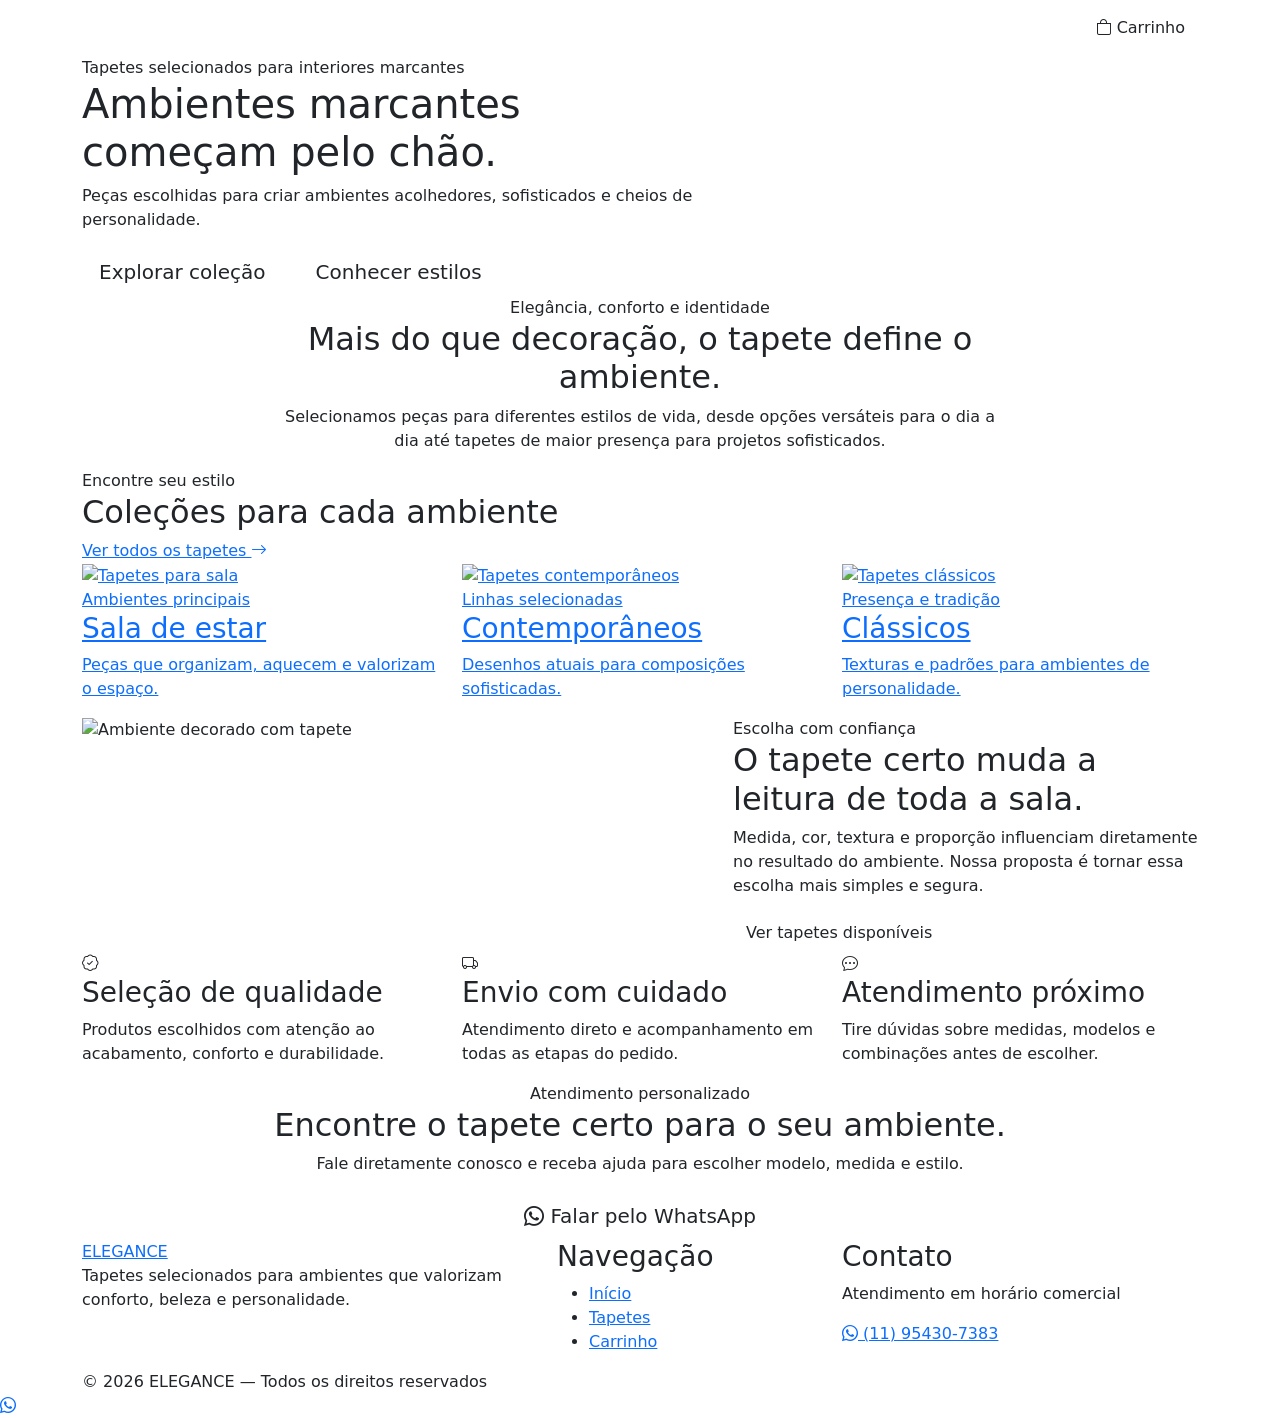
==== commit eab85a7a: "continuacao layout home" ====
--- a/sitevendasweb/src/main/resources/templates/index.html
+++ b/sitevendasweb/src/main/resources/templates/index.html
@@ -19,11 +19,10 @@
 <body>
 
 <!-- HEADER -->
-<!-- HEADER -->
-<nav class="navbar navbar-expand-lg navbar-dark shadow-sm">
-    <div class="container">
-
-        <a class="navbar-brand fw-bold fs-3" href="/">
+<nav class="navbar navbar-expand-lg navbar-dark">
+    <div class="container">
+
+        <a class="navbar-brand" href="/">
             ELEGANCE
         </a>
 
@@ -37,358 +36,366 @@
         <div class="collapse navbar-collapse" id="menu">
 
             <ul class="navbar-nav mx-auto">
-
                 <li class="nav-item">
-                    <a class="nav-link" href="/">Início</a>
+                    <a class="nav-link active" href="/">Início</a>
                 </li>
 
                 <li class="nav-item">
-                    <a class="nav-link" href="/catalogo">Catálogo</a>
+                    <a class="nav-link" href="/catalogo">Tapetes</a>
                 </li>
 
                 <li class="nav-item">
-                    <a class="nav-link" href="#">Mantas</a>
+                    <a class="nav-link" href="#colecoes">Coleções</a>
                 </li>
 
                 <li class="nav-item">
-                    <a class="nav-link" href="#">Toalhas</a>
+                    <a class="nav-link" href="#sobre">Nossa seleção</a>
                 </li>
-
             </ul>
 
-            <a href="/carrinho" class="btn btn-outline-light">
-                <i class="bi bi-cart3"></i> Carrinho
+            <a href="/carrinho" class="btn btn-carrinho">
+                <i class="bi bi-bag"></i>
+                Carrinho
             </a>
 
         </div>
-
     </div>
 </nav>
 
 <!-- HERO -->
-<section class="py-5 hero-section">
-
-<div class="container">
-
-<div class="row align-items-center">
-
-<div class="col-lg-6">
-
-<span class="badge bg-dark mb-3">
-Nova Coleção
-</span>
-
-<h1 class="display-4 fw-bold">
-
-Transforme sua casa com elegância.
-
-</h1>
-
-<p class="lead text-secondary">
-
-Tapetes premium, mantas e toalhas
-selecionados para deixar seu ambiente
-mais aconchegante.
-
-</p>
-
-<a href="/catalogo"
-class="btn btn-dark btn-lg">
-
-Ver Coleção
-
-</a>
-
-</div>
-
-<div class="col-lg-6">
-
-<img src="/img/BANNER.pNg" class="img-fluid rounded-4 shadow-lg" alt="BANNER">
-
-</div>
-
-</div>
-
-</div>
-
+<header class="hero-premium">
+
+    <div class="hero-overlay"></div>
+
+    <div class="container hero-conteudo">
+
+        <div class="row">
+            <div class="col-lg-7">
+
+				<span class="hero-selo">
+				    Tapetes selecionados para interiores marcantes
+				</span>
+				
+                <h1>
+                    Ambientes marcantes começam pelo chão.
+                </h1>
+
+				<p>
+				    Peças escolhidas para criar ambientes acolhedores,
+				    sofisticados e cheios de personalidade.
+				</p>
+
+                <div class="d-flex flex-wrap gap-3">
+                    <a href="/catalogo" class="btn btn-dourado btn-lg">
+                        Explorar coleção
+                    </a>
+
+                    <a href="#colecoes" class="btn btn-outline-claro btn-lg">
+                        Conhecer estilos
+                    </a>
+                </div>
+
+            </div>
+        </div>
+
+    </div>
+</header>
+
+<!-- APRESENTAÇÃO -->
+<section class="secao-intro" id="sobre">
+    <div class="container">
+
+        <div class="row justify-content-center text-center">
+            <div class="col-lg-8">
+
+                <span class="subtitulo-secao">
+                    Elegância, conforto e identidade
+                </span>
+
+                <h2>
+                    Mais do que decoração, o tapete define o ambiente.
+                </h2>
+
+                <p>
+                    Selecionamos peças para diferentes estilos de vida,
+                    desde opções versáteis para o dia a dia até tapetes
+                    de maior presença para projetos sofisticados.
+                </p>
+
+            </div>
+        </div>
+
+    </div>
 </section>
-<!-- PRODUTO DESTAQUE -->
-<section class="py-5 bg-light">
-    <div class="container">
-
-        <div class="card shadow-sm border-0 rounded-4 p-4">
-            <div class="row align-items-center">
-
-                <!-- IMAGEM -->
-                <div class="col-md-5">
+
+<!-- COLEÇÕES -->
+<section class="secao-colecoes" id="colecoes">
+    <div class="container">
+
+        <div class="cabecalho-secao">
+            <div>
+                <span class="subtitulo-secao">
+                    Encontre seu estilo
+                </span>
+
+                <h2>
+                    Coleções para cada ambiente
+                </h2>
+            </div>
+
+            <a href="/catalogo" class="link-elegante">
+                Ver todos os tapetes
+                <i class="bi bi-arrow-right"></i>
+            </a>
+        </div>
+
+        <div class="row g-4">
+
+            <div class="col-lg-4">
+                <a href="/catalogo" class="colecao-card">
+
                     <img src="/img/A110.png"
-                         class="img-fluid rounded"
-                         alt="Granitina">
+                         alt="Tapetes para sala">
+
+                    <div class="colecao-overlay"></div>
+
+                    <div class="colecao-conteudo">
+                        <span>Ambientes principais</span>
+                        <h3>Sala de estar</h3>
+                        <p>
+                            Peças que organizam, aquecem e valorizam o espaço.
+                        </p>
+                    </div>
+
+                </a>
+            </div>
+
+            <div class="col-lg-4">
+                <a href="/catalogo" class="colecao-card">
+
+                    <img src="/img/A98.jpg"
+                         alt="Tapetes contemporâneos">
+
+                    <div class="colecao-overlay"></div>
+
+                    <div class="colecao-conteudo">
+                        <span>Linhas selecionadas</span>
+                        <h3>Contemporâneos</h3>
+                        <p>
+                            Desenhos atuais para composições sofisticadas.
+                        </p>
+                    </div>
+
+                </a>
+            </div>
+
+            <div class="col-lg-4">
+                <a href="/catalogo" class="colecao-card">
+
+                    <img src="/img/A104.jpeg"
+                         alt="Tapetes clássicos">
+
+                    <div class="colecao-overlay"></div>
+
+                    <div class="colecao-conteudo">
+                        <span>Presença e tradição</span>
+                        <h3>Clássicos</h3>
+                        <p>
+                            Texturas e padrões para ambientes de personalidade.
+                        </p>
+                    </div>
+
+                </a>
+            </div>
+
+        </div>
+
+    </div>
+</section>
+
+<!-- DESTAQUE EDITORIAL -->
+<section class="secao-editorial">
+    <div class="container">
+
+        <div class="row g-0 align-items-stretch editorial-card">
+
+            <div class="col-lg-7">
+                <img src="/img/BANNER.pNg"
+                     alt="Ambiente decorado com tapete"
+                     class="editorial-imagem">
+            </div>
+
+            <div class="col-lg-5">
+                <div class="editorial-conteudo">
+
+                    <span class="subtitulo-secao">
+                        Escolha com confiança
+                    </span>
+
+                    <h2>
+                        O tapete certo muda a leitura de toda a sala.
+                    </h2>
+
+                    <p>
+                        Medida, cor, textura e proporção influenciam diretamente
+                        no resultado do ambiente. Nossa proposta é tornar essa
+                        escolha mais simples e segura.
+                    </p>
+
+                    <a href="/catalogo" class="btn btn-dourado">
+                        Ver tapetes disponíveis
+                    </a>
+
                 </div>
-
-                <!-- INFO -->
-                <div class="col-md-7">
-
-                    <span class="badge bg-warning text-dark mb-2">
-                        Mais vendido
-                    </span>
-
-                    <h2 class="fw-bold text-primary">
-                        Andino pelo baixo - 1,50x2,00
-                    </h2>
-
-                    <p class="text-muted">
-                        Com ponteiras protetoras, facil de limpar.
-                    </p>
-
-                    <h3 class="text-success fw-bold">
-                        R$ 250,00
-                    </h3>
-
-                    <div class="mb-3">
-                        <span class="badge bg-light text-dark me-2">Estoque: 100 und</span>
-                        <span class="badge bg-light text-dark me-2">Atendimento rápido</span>
-                        <span class="badge bg-light text-dark">Venda direta</span>
-                    </div>
-
-                    <a href="https://wa.me/5511954307383"
-                       class="btn btn-success btn-lg">
-                        Comprar no WhatsApp
-                    </a>
-
+            </div>
+
+        </div>
+
+    </div>
+</section>
+
+<!-- BENEFÍCIOS -->
+<section class="secao-beneficios">
+    <div class="container">
+
+        <div class="row g-4">
+
+            <div class="col-md-4">
+                <div class="beneficio-item">
+                    <i class="bi bi-patch-check"></i>
+
+                    <div>
+                        <h3>Seleção de qualidade</h3>
+                        <p>
+                            Produtos escolhidos com atenção ao acabamento,
+                            conforto e durabilidade.
+                        </p>
+                    </div>
                 </div>
-
-            </div>
+            </div>
+
+            <div class="col-md-4">
+                <div class="beneficio-item">
+                    <i class="bi bi-truck"></i>
+
+                    <div>
+                        <h3>Envio com cuidado</h3>
+                        <p>
+                            Atendimento direto e acompanhamento em todas
+                            as etapas do pedido.
+                        </p>
+                    </div>
+                </div>
+            </div>
+
+            <div class="col-md-4">
+                <div class="beneficio-item">
+                    <i class="bi bi-chat-dots"></i>
+
+                    <div>
+                        <h3>Atendimento próximo</h3>
+                        <p>
+                            Tire dúvidas sobre medidas, modelos e combinações
+                            antes de escolher.
+                        </p>
+                    </div>
+                </div>
+            </div>
+
         </div>
 
     </div>
 </section>
 
-<!-- DETALHES DO PRODUTO -->
-<section class="py-5 mt-4">
-    <div class="container">
-
-        <div class="card border-0 shadow-sm rounded-4 p-4 bg-white">
-
-            <h4 class="fw-bold mb-3 text-primary">
-                Detalhes do Produto
-            </h4>
-
-            <p class="text-secondary">
-                Ideal para o conforto do seu lar!
-            </p>
-
-            <div class="row mt-3">
-
-                <div class="col-md-4 mb-3">
-                    <div class="border rounded-3 p-3 h-100 bg-light">
-                        <h6 class="fw-bold mb-2">Uso</h6>
-                        <p class="text-secondary mb-0">
-                            Indicado para uso interno linhas pelo baixo andino.
-                        </p>
-                    </div>
-                </div>
-
-                <div class="col-md-4 mb-3">
-                    <div class="border rounded-3 p-3 h-100 bg-light">
-                        <h6 class="fw-bold mb-2">Sofisticados</h6>
-                        <p class="text-secondary mb-0">
-                            Trazeno elegancia e conforto para seu lar linha prime!
-                        </p>
-                    </div>
-                </div>
-
-                <div class="col-md-4 mb-3">
-                    <div class="border rounded-3 p-3 h-100 bg-light">
-                        <h6 class="fw-bold mb-2">Bem estar</h6>
-                        <p class="text-secondary mb-0">
-                            Combinados com mantas de alta qualidade. Lar doce lar!
-                        </p>
-                    </div>
-                </div>
-
-            </div>
-
-            <!-- IMAGENS -->
-            <div class="row mt-2">
-
-                <div class="col-md-4 mb-3">
-                    <img src="/img/A104.jpeg"
-                         class="img-fluid rounded border">
-                </div>
-
-                <div class="col-md-4 mb-3">
-                    <img src="/img/A98.jpg"
-                         class="img-fluid rounded border">
-                </div>
-
-                <div class="col-md-4 mb-3">
-                    <img src="/img/MANTA01.jpg"
-                         class="img-fluid rounded border">
-                </div>
-
-            </div>
-
-        </div>
+<!-- CTA -->
+<section class="secao-cta">
+    <div class="container text-center">
+
+        <span class="subtitulo-secao">
+            Atendimento personalizado
+        </span>
+
+        <h2>
+            Encontre o tapete certo para o seu ambiente.
+        </h2>
+
+        <p>
+            Fale diretamente conosco e receba ajuda para escolher
+            modelo, medida e estilo.
+        </p>
+
+        <a href="https://wa.me/5511954307383"
+           target="_blank"
+           class="btn btn-whatsapp btn-lg">
+
+            <i class="bi bi-whatsapp"></i>
+            Falar pelo WhatsApp
+        </a>
 
     </div>
 </section>
 
-<!-- FICHA TÉCNICA -->
-<section class="pb-5">
-    <div class="container">
-
-        <button class="btn btn-outline-secondary mb-3"
-                data-bs-toggle="collapse"
-                data-bs-target="#ficha">
-            Ver ficha técnica
-        </button>
-
-        <div id="ficha" class="collapse">
-
-            <div class="card border-0 shadow-sm rounded-4 p-4">
-
-                <h5 class="fw-bold mb-3 text-primary">
-                    Ficha Técnica
-                </h5>
-
-                <p class="text-secondary mb-0">
-                   
-                    
+<!-- FOOTER -->
+<footer>
+    <div class="container">
+
+        <div class="row g-4">
+
+            <div class="col-lg-5">
+                <a href="/" class="footer-logo">
+                    ELEGANCE
+                </a>
+
+                <p class="footer-descricao">
+                    Tapetes selecionados para ambientes que valorizam
+                    conforto, beleza e personalidade.
                 </p>
-
-            </div>
-
-        </div>
-
-    </div>
-</section>
-
-
-
-
-
-
-
-<script>
-function trocarImagem(elemento) {
-    document.getElementById("imagemPrincipal").src = elemento.src;
-
-    document.querySelectorAll(".miniatura").forEach(img => {
-        img.classList.remove("ativa");
-    });
-
-    elemento.classList.add("ativa");
-}
-</script>
-
-<!-- BENEFÍCIOS -->
-<section class="py-5 beneficios-section">
-    <div class="container">
-
-        <div class="row text-center">
-
-            <div class="col-md-4">
-                <h4 class="fw-bold beneficio-titulo">Qualidade</h4>
-                <p class="text-secondary">
-                    Direto da fabrica, garantia total de qualidade.
-                </p>
-            </div>
-
-            <div class="col-md-4">
-                <h4 class="fw-bold beneficio-titulo">Entrega Rápida</h4>
-                <p class="text-secondary">
-                    Atendimento rápido e envio ágil.
-                </p>
-            </div>
-
-            <div class="col-md-4">
-                <h4 class="fw-bold beneficio-titulo">Atendimento Direto</h4>
-                <p class="text-secondary">
-                    Fale conosco facilmente pelo WhatsApp.
-                </p>
-            </div>
-
-        </div>
-
-    </div>
-</section>
-
-<!-- CTA -->
-<section class="py-5 cta-section">
-    <div class="container text-center">
-
-        <span class="selo-topo">Atendimento rápido pelo WhatsApp</span>
-
-        <h2 class="fw-bold mb-3 section-title">
-            Pronto para fazer seu pedido?
-        </h2>
-
-        <p class="text-secondary mb-4">
-            Clique abaixo e finalize seu pedido agora mesmo.
-        </p>
-
-        <a href="https://wa.me/5511954307383" class="btn btn-whats btn-lg">
-            Falar com um consultor
-        </a>
-
-    </div>
-</section>
-
-<!-- FOOTER -->
-<footer class="text-light pt-5 pb-3 mt-5">
-    <div class="container">
-
-        <div class="row text-center">
-
-            <div class="col-md-4 mb-4">
-                <h5 class="fw-bold mb-4">GRANITINA</h5>
-
-                <p class="text-light small mb-0">
+            </div>
+
+            <div class="col-lg-3">
+                <h3>Navegação</h3>
+
+                <ul>
+                    <li><a href="/">Início</a></li>
+                    <li><a href="/catalogo">Tapetes</a></li>
+                    <li><a href="/carrinho">Carrinho</a></li>
+                </ul>
+            </div>
+
+            <div class="col-lg-4">
+                <h3>Contato</h3>
+
+                <p>
                     Atendimento em horário comercial
                 </p>
-            </div>
-
-            <div class="col-md-4 mb-4">
-                <h6 class="fw-bold mb-4">Contato</h6>
-
-                <p class="mb-0">
-                    WhatsApp:
-                    <a href="https://wa.me/5511954307383"
-                       target="_blank"
-                       class="text-success text-decoration-none">
-                        (11) 95430-7383
-                    </a>
-                </p>
-            </div>
-
-            <div class="col-md-4 mb-4">
-                <h6 class="fw-bold mb-4">Navegação</h6>
-
-                <ul class="list-unstyled mb-0">
-                    <li class="mb-2"><a href="/" class="text-light text-decoration-none">Home</a></li>
-                    <li class="mb-2"><a href="/catalogo" class="text-light text-decoration-none">Catálogo</a></li>
-                    <li><a href="/carrinho" class="text-light text-decoration-none">Carrinho</a></li>
-                </ul>
-            </div>
-
-        </div>
-
-        <div class="text-center border-top pt-3 mt-3">
-            <small class="text-muted">
-                © 2026 GRANITINA - Todos os direitos reservados
-            </small>
+
+                <a href="https://wa.me/5511954307383"
+                   target="_blank"
+                   class="footer-contato">
+
+                    <i class="bi bi-whatsapp"></i>
+                    (11) 95430-7383
+                </a>
+            </div>
+
+        </div>
+
+        <div class="footer-final">
+            <span>
+                © 2026 ELEGANCE — Todos os direitos reservados
+            </span>
         </div>
 
     </div>
 </footer>
 
-<!-- BOTÃO WHATS -->
+<!-- WHATSAPP FLUTUANTE -->
 <a href="https://wa.me/5511954307383"
    target="_blank"
-   class="btn btn-success rounded-circle shadow"
-   style="position:fixed; bottom:20px; right:20px; width:60px; height:60px; display:flex; align-items:center; justify-content:center; font-size:22px; z-index:999;">
-   <i class="bi bi-whatsapp"></i>
+   class="whatsapp-flutuante"
+   aria-label="Falar pelo WhatsApp">
+
+    <i class="bi bi-whatsapp"></i>
 </a>
 
 <script src="https://cdn.jsdelivr.net/npm/bootstrap@5.3.2/dist/js/bootstrap.bundle.min.js"></script>
